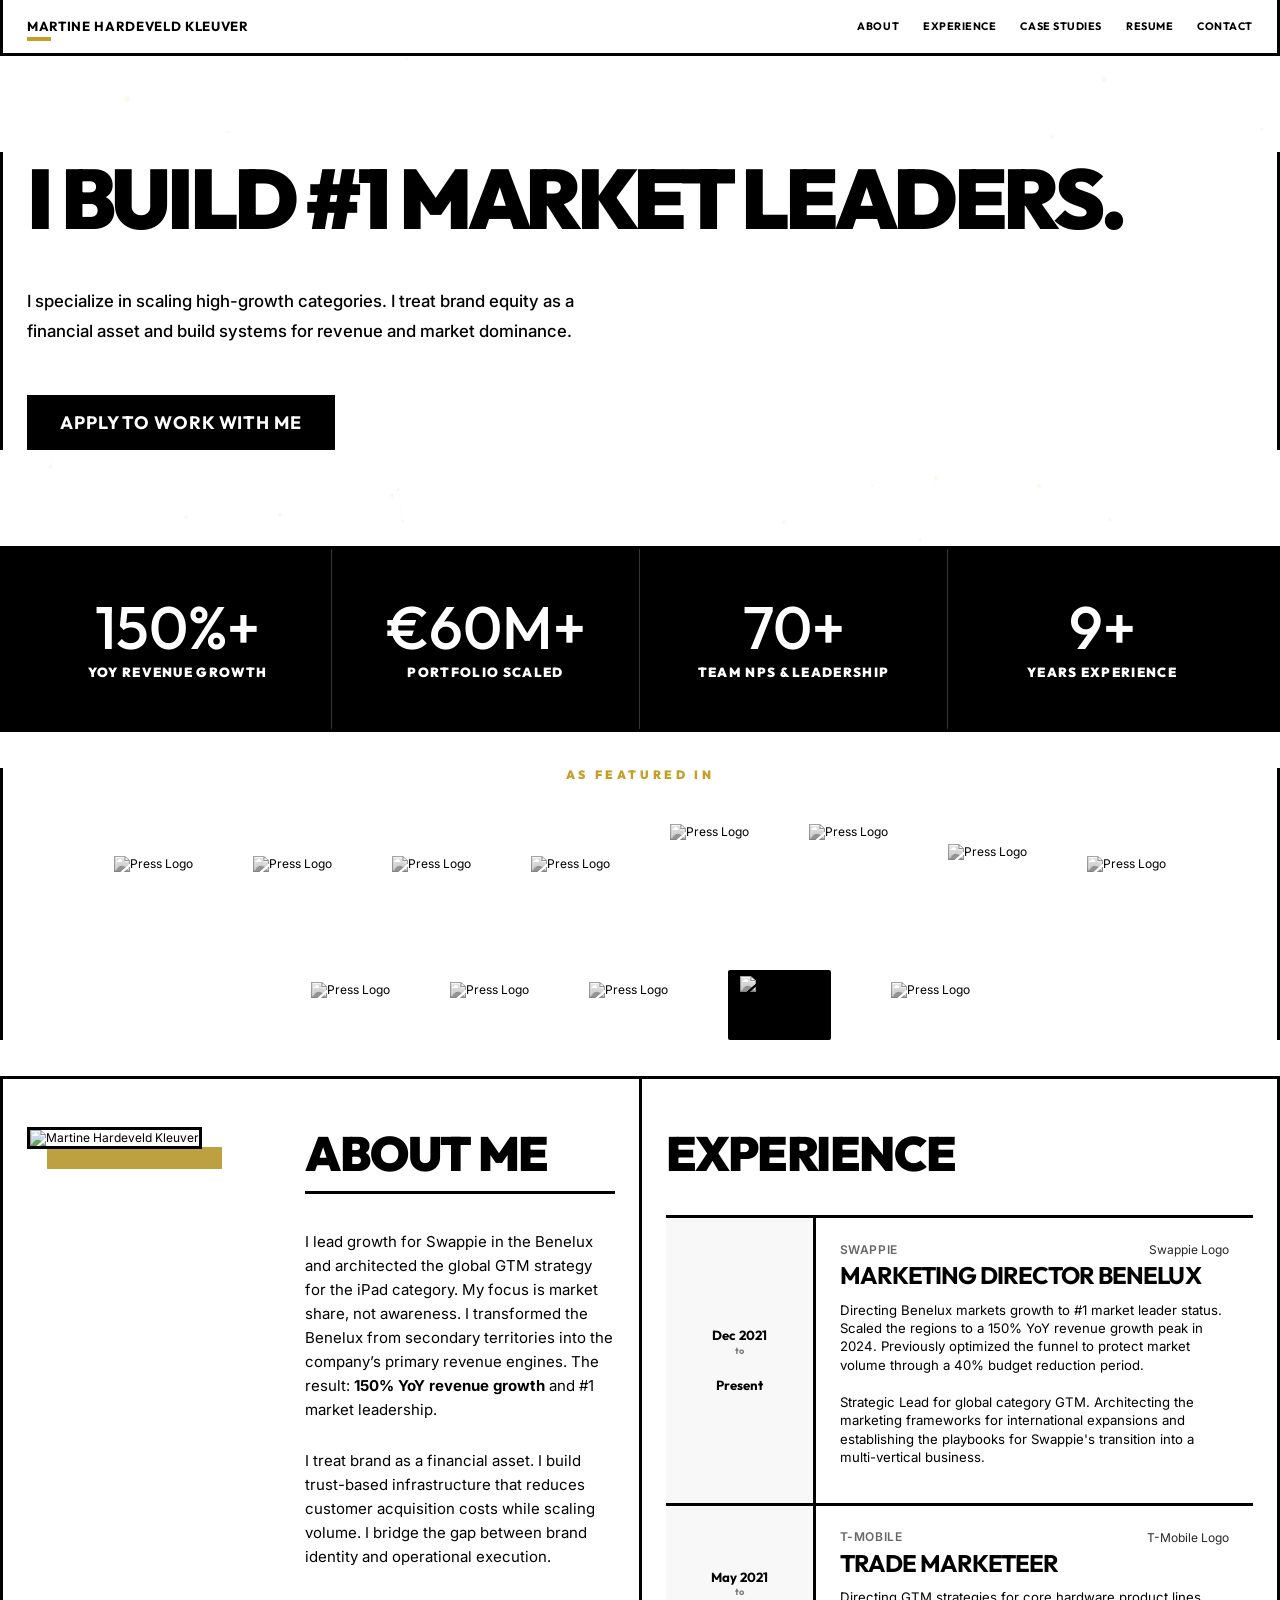
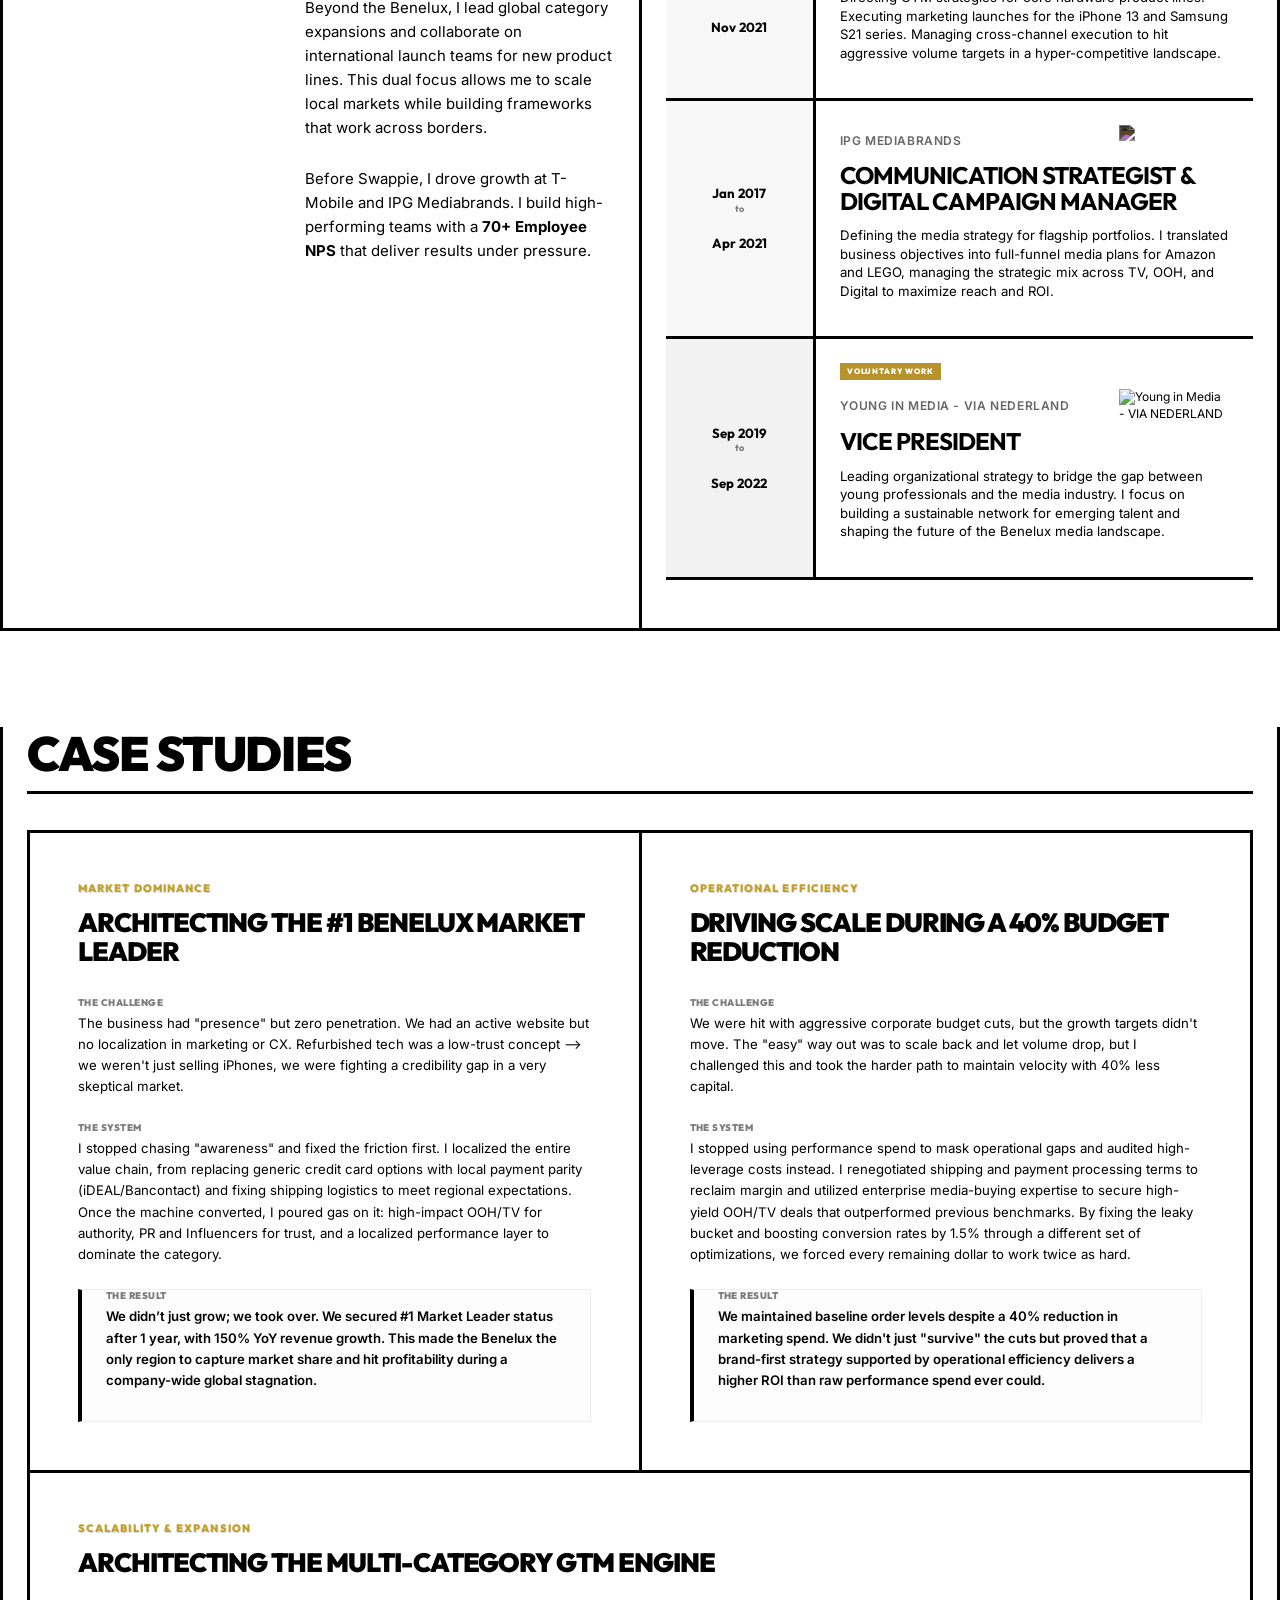
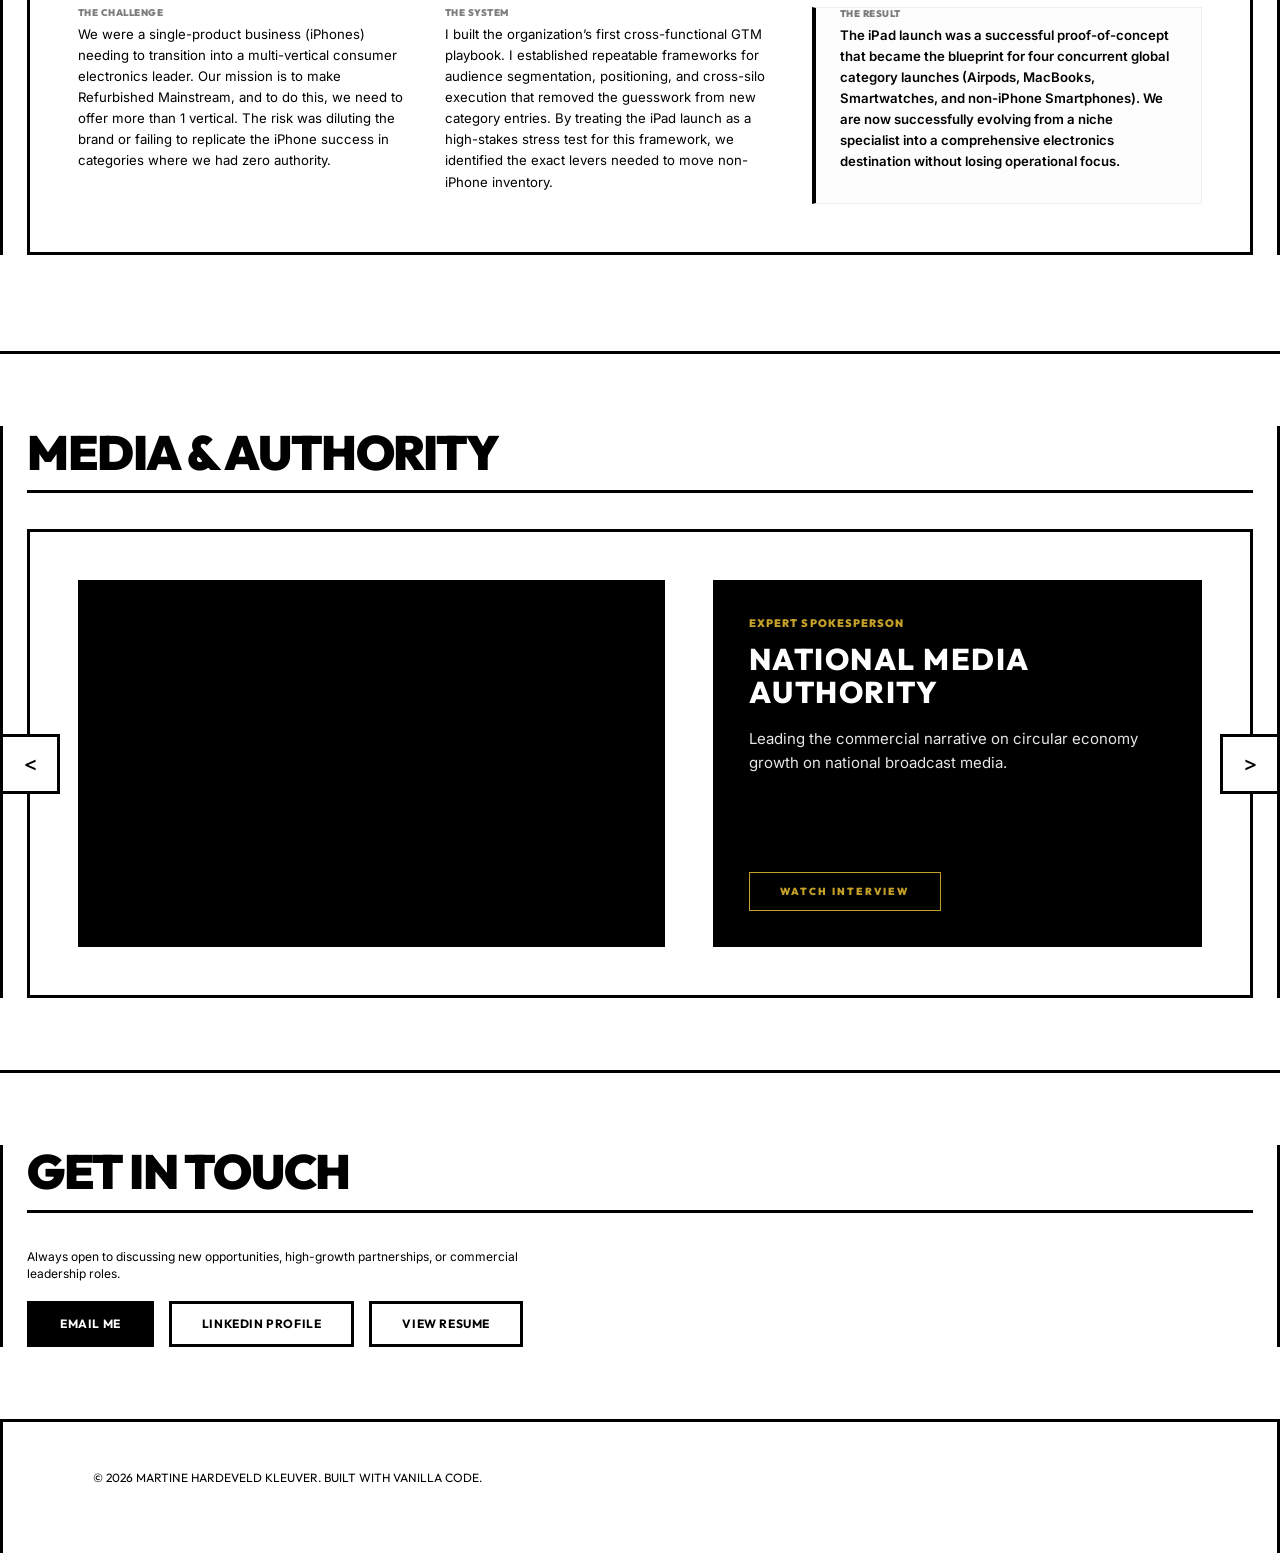
==== index.html @ 81a5687c "Add files via upload" ====
<!DOCTYPE html>
<html lang="en">

<head>
    <meta charset="UTF-8">
    <meta name="viewport" content="width=device-width, initial-scale=1.0">
    <title>Martine Hardeveld Kleuver | Results-driven Marketing Lead | Amsterdam & Lisbon</title>
    <meta name="description"
        content="Results-driven marketing lead with 9+ years of experience crafting regional strategies that drive growth, brand awareness, and market penetration.">

    <!-- Open Graph / Facebook -->
    <meta property="og:type" content="website">
    <meta property="og:url" content="https://www.linkedin.com/in/martinehk">
    <meta property="og:title" content="Martine Hardeveld Kleuver | Marketing Lead">
    <meta property="og:description"
        content="Marketing leader specializing in P&L management, brand strategy, and growth.">
    <meta property="og:image" content="images/swappie-marketing.webp">

    <!-- Twitter -->
    <meta property="twitter:card" content="summary_large_image">
    <meta property="twitter:url" content="https://www.linkedin.com/in/martinehk">
    <meta property="twitter:title" content="Martine Hardeveld Kleuver | Marketing Lead">
    <meta property="twitter:description"
        content="Marketing leader specializing in P&L management, brand strategy, and growth.">
    <meta property="twitter:image" content="images/swappie-marketing.webp">

    <script type="application/ld+json">
    {
      "@context": "https://schema.org",
      "@type": "Person",
      "name": "Martine Hardeveld Kleuver",
      "jobTitle": "Marketing Director",
      "url": "https://www.linkedin.com/in/martinehk",
      "image": "images/swappie-marketing.webp",
      "sameAs": [
        "https://www.linkedin.com/in/martinehk"
      ],
      "knowsAbout": ["Marketing Strategy", "P&L Management", "Brand Awareness", "Growth Marketing", "Digital Strategy"],
      "description": "Marketing Lead with over 9 years of experience in crafting regional growth strategies."
    }
    </script>

    <link rel="stylesheet" href="style.css">
    <link rel="preconnect" href="https://fonts.googleapis.com">
    <link rel="preconnect" href="https://fonts.gstatic.com" crossorigin>
    <link href="https://fonts.googleapis.com/css2?family=Inter:wght@400;500;600;800&display=swap" rel="stylesheet">
    <link href="https://fonts.googleapis.com/css2?family=Inter:wght@400;500;600;800&display=swap" rel="stylesheet">
</head>

<body>
    <div class="background-overlay"></div>

    <header class="main-header">
        <nav class="navbar">
            <div class="logo">Martine Hardeveld Kleuver</div>
            <ul class="nav-links">
                <li><a href="#about">About</a></li>
                <li><a href="#experience">Experience</a></li>
                <li><a href="#case-studies">Case Studies</a></li>
                <li><a href="resume.html" target="_blank">Resume</a></li>
                <li><a href="#contact">Contact</a></li>
            </ul>
        </nav>
    </header>

    <main>
        <section id="hero" class="hero-section">
            <div class="container hero-container">
                <div class="hero-content">
                    <h1 class="animate-in stagger-1">I Build #1 Market Leaders.</h1>
                    <p class="tagline animate-in stagger-3">
                        I specialize in scaling high-growth categories. I treat brand equity as a financial asset and
                        build systems for revenue and market dominance.
                    </p>
                    <div class="cta-group animate-in stagger-3">
                        <a href="mailto:martine.hardeveldkleuver@gmail.com" class="btn primary-btn">Apply to work with
                            me</a>
                    </div>
                </div>
            </div>

        </section>

        <section id="stats" class="stats-section reveal-on-scroll">
            <div class="container">
                <div class="stats-grid">
                    <!-- Dynamic Content populated by JS -->
                </div>
            </div>
        </section>

        <section id="press" class="press-section reveal-on-scroll">
            <div class="container">
                <h4 class="press-title">AS FEATURED IN</h4>
                <div class="press-grid">
                    <!-- Dynamic Content populated by JS -->
                </div>
            </div>
        </section>

        <div class="container content-grid">
            <!-- About Section -->
            <section id="about" class="about-section reveal-on-scroll">
                <div class="about-layout">
                    <div class="about-image-container">
                        <img src="images/pfpic.png" alt="Martine Hardeveld Kleuver" class="about-profile-img">
                    </div>
                    <div class="about-content">
                        <h2>About Me</h2>
                        <div class="about-text">
                            <p>I lead growth for Swappie in the Benelux and architected the global GTM strategy for the
                                iPad category. My focus is market share, not awareness. I transformed the Benelux from
                                secondary territories into the company’s primary revenue engines. The result:
                                <strong>150% YoY revenue growth</strong> and #1 market leadership.
                            </p>

                            <p>I treat brand as a financial asset. I build trust-based infrastructure that reduces
                                customer acquisition costs while scaling volume. I bridge the gap between brand identity
                                and operational execution.
                            </p>

                            <p>Beyond the Benelux, I lead global category expansions and collaborate on international
                                launch teams for new product lines. This dual focus allows me to scale local markets
                                while building frameworks that work across borders.
                            </p>

                            <p>Before Swappie, I drove growth at T-Mobile and IPG Mediabrands. I build high-performing
                                teams with a <strong>70+ Employee NPS</strong> that deliver results under pressure.</p>
                        </div>
                    </div>
                </div>
            </section>

            <!-- Experience Section -->
            <section id="experience" class="experience-section reveal-on-scroll">
                <h2>Experience</h2>
                <div class="timeline">
                    <!-- Timeline items populated by JS -->
                </div>
            </section>
        </div>

        <!-- Case Studies Section -->
        <section id="case-studies" class="case-studies-section reveal-on-scroll">
            <div class="container pb-4">
                <h2 class="section-title">Case Studies</h2>
                <div class="case-studies-grid">
                    <!-- Dynamic Content populated by JS -->
                </div>
            </div>
        </section>

        <section id="media" class="media-section reveal-on-scroll">
            <div class="container">
                <h2 class="section-title">Media & Authority</h2>
                <div class="carousel-container">
                    <button class="carousel-btn prev-btn" aria-label="Previous Slide">&lt;</button>
                    <div class="carousel-track-container">
                        <ul class="carousel-track">
                            <!-- Slides populated by JS -->
                        </ul>
                    </div>
                    <button class="carousel-btn next-btn" aria-label="Next Slide">&gt;</button>
                </div>
            </div>
        </section>






        <section id="contact" class="contact-section reveal-on-scroll">
            <div class="container contact-content">
                <h2>Get In Touch</h2>
                <p>Always open to discussing new opportunities, high-growth partnerships, or commercial leadership
                    roles.
                </p>
                <div class="social-buttons">
                    <a href="mailto:martine.hardeveldkleuver@gmail.com" class="btn primary-btn" id="contact-email">Email
                        Me</a>
                    <a href="https://www.linkedin.com/in/martinehk" target="_blank" class="btn secondary-btn"
                        id="contact-linkedin">LinkedIn Profile</a>
                    <a href="resume.html" target="_blank" class="btn secondary-btn">View Resume</a>
                </div>
            </div>
        </section>
    </main>

    <footer class="main-footer">
        <p>&copy; 2026 Martine Hardeveld Kleuver. Built with vanilla code.</p>
    </footer>

    <script src="data.js"></script> <!-- Load data first -->
    <script src="script.js" defer></script>
</body>

</html>
---- style.css ----
/* Power Executive Rebrand */
@import url('https://fonts.googleapis.com/css2?family=Outfit:wght@400;700;900&family=Inter:wght@400;700&family=Syne:wght@800&display=swap');

:root {
    --bg-color: #ffffff;
    /* Stark White */
    --text-color: #000000;
    /* Pure Black */
    --accent-color: #c5a028;
    /* Champagne Gold */
    --secondary-accent: #1a1a1a;
    --border-width: 3px;
    /* Thick borders */
    --border-color: #000000;
    --font-display: 'Outfit', sans-serif;
    --font-heading: 'Outfit', sans-serif;
    --font-body: 'Inter', sans-serif;

    --font-logo: 'Syne', sans-serif;

    /* Animation Tokens */
    --ease-out-expo: cubic-bezier(0.19, 1, 0.22, 1);
    --transition-fast: 0.15s var(--ease-out-expo);
    --transition-slow: 0.6s var(--ease-out-expo);
}


.hero-canvas {
    position: absolute;
    top: 0;
    left: 0;
    width: 100%;
    height: 100%;
    z-index: -1;
    opacity: 0.2;
}


.project-image img {
    width: 100%;
    height: auto;
    border: var(--border-width) solid var(--border-color);
    margin-bottom: 2rem;
    transition: filter 0.3s;
}

/* Reset & Base */
*,
*::before,
*::after {
    box-sizing: border-box;
    margin: 0;
    padding: 0;
}

html {
    scroll-behavior: smooth;
    font-size: 12px;
    /* Reverted to original per user request */
}

body {
    background-color: var(--bg-color);
    color: var(--text-color);
    font-family: var(--font-body);
    line-height: 1.4;
    -webkit-font-smoothing: antialiased;
    overflow-x: hidden;
    background-image: none;
    /* Removed grain for starkness */
}

/* Typography */
h1,
h2,
h3,
h4,
h5,
h6 {
    font-family: var(--font-heading);
    font-weight: 900;
    line-height: 1.1;
    text-transform: uppercase;
    letter-spacing: -0.04em;
}

h1 {
    font-family: var(--font-display);
    font-size: clamp(3rem, 10vw, 7rem);
    line-height: 1.1;
    /* Increased leading for high-status feel */
    letter-spacing: -0.05em;
    margin-bottom: 3.5rem;
    /* Increased breathing room */
    word-break: break-word;
}

h2 {
    font-family: var(--font-display);
    font-size: clamp(2rem, 5vw, 4rem);
    border-bottom: var(--border-width) solid var(--text-color);
    padding-bottom: 1rem;
    margin-bottom: 3rem;
    letter-spacing: -0.03em;
}

p {
    margin-bottom: 1.5rem;
    max-width: 65ch;
    /* Practical Typography: 45-90 characters */
    font-weight: 400;
}

a {
    color: var(--text-color);
    text-decoration: none;
}

/* Layout Container */
.container {
    max-width: 1320px;
    margin: 0 auto;
    padding: 0 2rem;
    border-left: var(--border-width) solid var(--border-color);
    border-right: var(--border-width) solid var(--border-color);
    background: var(--bg-color);
}


.navbar {
    display: flex;
    justify-content: space-between;
    align-items: center;
    padding: 1.5rem 2rem;
    max-width: 1320px;
    margin: 0 auto;
    border-left: var(--border-width) solid var(--border-color);
    border-right: var(--border-width) solid var(--border-color);
}


.project-content h3 {
    font-size: 2.5rem;
    /* Increased from 2rem */
    margin-bottom: 1rem;
}

.project-points {
    font-size: 1.1rem;
    /* Increased base text */
    list-style: square;
    padding-left: 1.5rem;
    margin-bottom: 2rem;
    margin-top: 1.5rem;
    /* Added spacing */
}


.main-footer {
    padding: 4rem 2rem;
    border-top: var(--border-width) solid var(--border-color);
    border-left: var(--border-width) solid var(--border-color);
    border-right: var(--border-width) solid var(--border-color);
    max-width: 1320px;
    margin: 0 auto;
    text-align: center;
    font-family: var(--font-heading);
    font-weight: 700;
    text-transform: uppercase;
}

/* Header & Nav */
.main-header {
    border-bottom: var(--border-width) solid var(--border-color);
    position: sticky;
    top: 0;
    z-index: 1000;
    background: var(--bg-color);
}

/* Removed duplicate .navbar */

.logo {
    font-family: var(--font-display);
    font-size: 1.1rem;
    font-weight: 700;
    text-transform: uppercase;
    letter-spacing: 0.05em;
    border: none;
    padding: 0;
    background: transparent;
    color: var(--text-color);
    position: relative;
    line-height: 1;
    white-space: nowrap;
}

.logo .highlight {
    display: none;
    /* Removes the .dev part without HTML edit */
}

.logo::after {
    content: '';
    position: absolute;
    bottom: -8px;
    left: 0;
    width: 2rem;
    /* Small accent dash */
    height: 4px;
    background: var(--accent-color);
}

.nav-links {
    list-style: none;
    display: flex;
    gap: 2rem;
}

.nav-links a {
    font-family: var(--font-heading);
    font-weight: 700;
    text-transform: uppercase;
    font-size: 0.9rem;
    letter-spacing: 0.05em;
    position: relative;
}

.nav-links a::after {
    content: '';
    position: absolute;
    bottom: -5px;
    left: 0;
    width: 0;
    height: 3px;
    background: var(--text-color);
    transition: width 0.2s ease;
}

.nav-links a:hover::after {
    width: 100%;
}

/* Hero Section */
.hero-section {
    padding: 8rem 0;
    position: relative;
    border-bottom: var(--border-width) solid var(--border-color);
    overflow: hidden;
    font-size: 1.5rem;
    /* Explicitly larger for Hero */
}

.hero-canvas {
    position: absolute;
    top: 0;
    left: 0;
    width: 100%;
    height: 100%;
    z-index: -1;
    opacity: 0.2;
}

.hero-content {
    position: relative;
    z-index: 1;
}

.subtitle {
    font-size: clamp(1.5rem, 4vw, 3rem);
    border: none;
    /* Override default h2 */
    margin-bottom: 2rem;
    color: #444;
}

.tagline {
    font-size: 1.4rem;
    /* Slightly larger */
    font-weight: 500;
    line-height: 1.8;
    /* Elegant leading */
    margin-bottom: 4rem;
    max-width: 50ch;
    /* Tighter for better readability */
}

/* Animations */
@keyframes slideUpFade {
    from {
        opacity: 0;
        transform: translateY(40px);
    }

    to {
        opacity: 1;
        transform: translateY(0);
    }
}

.reveal-on-scroll {
    opacity: 0;
    transform: translateY(30px);
    transition: all 0.8s var(--ease-out-expo);
}

.reveal-on-scroll.is-visible {
    opacity: 1;
    transform: translateY(0);
}

.stagger-1 {
    transition-delay: 0.1s;
    animation-delay: 0.1s;
}

.stagger-2 {
    transition-delay: 0.2s;
    animation-delay: 0.2s;
}

.stagger-3 {
    transition-delay: 0.3s;
    animation-delay: 0.3s;
}

.animate-in {
    animation: slideUpFade 1s var(--ease-out-expo) forwards;
    opacity: 0;
    transform: translateY(40px);
}

/* Buttons */
.btn {
    display: inline-block;
    padding: 1rem 2.5rem;
    font-family: var(--font-heading);
    font-weight: 700;
    text-transform: uppercase;
    letter-spacing: 0.05em;
    border: var(--border-width) solid var(--text-color);
    background: transparent;
    color: var(--text-color);
    transition: all 0.2s ease;
    cursor: pointer;
    margin-right: 1rem;
    border-radius: 0 !important;
    /* Force square */
}

.primary-btn {
    background: var(--text-color);
    color: var(--bg-color);
}

.primary-btn:hover {
    background: transparent;
    color: var(--text-color);
}

.secondary-btn:hover {
    background: var(--text-color);
    color: var(--bg-color);
}

/* Sections General */
section {
    padding: 6rem 0;
}

section:not(:last-child) {
    border-bottom: var(--border-width) solid var(--border-color);
}

.about-section {
    padding: 10rem 0;
    /* More breathing room */
}

.about-layout {
    display: grid;
    grid-template-columns: 0.8fr 1.2fr;
    /* Asymmetrical editorial look */
    gap: 6rem;
    align-items: start;
}

.about-image-container {
    position: relative;
}

.about-profile-img {
    width: 100%;
    height: auto;
    filter: grayscale(20%);
    /* Sophisticated high-status look */
    border: var(--border-width) solid var(--border-color);
    box-shadow: 20px 20px 0px var(--accent-color);
    /* Matches project cards but bigger impact */
    transition: transform 0.4s var(--ease-out-expo);
}

.about-image-container:hover .about-profile-img {
    transform: translate(-10px, -10px);
}

.about-text {
    font-size: 1.25rem;
    line-height: 1.8;
    max-width: 60ch;
}

.about-text p {
    margin-bottom: 2.25rem;
    /* Reduced from 3.5rem for a tighter look */
}

.about-text p:last-child {
    margin-bottom: 0;
}

.about-cta {
    border-top: var(--border-width) solid var(--border-color);
    padding-top: 3.5rem;
    margin-top: 5rem !important;
    font-size: 1.5rem !important;
    line-height: 1.6;
    color: var(--text-color);
}

/* Case Studies Section */
.case-studies-section {
    padding: 8rem 0;
    border-bottom: var(--border-width) solid var(--border-color);
}

.case-studies-grid {
    display: grid;
    grid-template-columns: repeat(2, 1fr);
    gap: var(--border-width);
    background-color: var(--border-color);
    border: var(--border-width) solid var(--border-color);
}

.case-study-card {
    background: var(--bg-color);
    padding: 4rem;
    display: flex;
    flex-direction: column;
    height: 100%;
}

.case-study-card:last-child:nth-child(odd) {
    grid-column: 1 / -1;
}

.case-study-card:last-child:nth-child(odd) .case-study-meta {
    flex-direction: row;
    gap: 3rem;
    align-items: stretch;
}

.case-study-card:last-child:nth-child(odd) .meta-block {
    flex: 1;
}

.case-study-card .victory-label {
    font-family: var(--font-heading);
    font-size: 0.9rem;
    font-weight: 900;
    color: var(--accent-color);
    text-transform: uppercase;
    letter-spacing: 0.1em;
    margin-bottom: 1rem;
    text-shadow: 0.5px 0.5px 0px rgba(0, 0, 0, 0.15);
}

.case-study-card h3 {
    font-size: 2.2rem;
    margin-bottom: 2.5rem;
    line-height: 1.1;
    text-transform: uppercase;
}

.case-study-meta {
    display: flex;
    flex-direction: column;
    gap: 2rem;
}

.meta-block h4 {
    font-size: 0.8rem;
    opacity: 0.5;
    text-transform: uppercase;
    margin-bottom: 0.5rem;
    letter-spacing: 0.05em;
}

.meta-block p {
    font-size: 1.1rem;
    line-height: 1.6;
    margin-bottom: 0;
}

.meta-block.result-block {
    background: #fdfdfd;
    padding: 0 2.5rem 2.5rem 2rem;
    border: 1px solid #eee;
    border-left: 4px solid var(--text-color);
    display: flex;
    flex-direction: column;
}

.meta-block.result-block p {
    font-weight: 600;
}

/* Experience (Timeline as List) */
.experience-section h2 {
    border-bottom: none;
    padding-bottom: 0;
}

.timeline {
    border-top: var(--border-width) solid var(--text-color);
}

.timeline-item {
    display: grid;
    grid-template-columns: 150px 1fr;
    border-bottom: var(--border-width) solid var(--border-color);
}

.timeline-year {
    padding: 1.5rem;
    font-family: var(--font-display);
    font-size: 1.1rem;
    /* Subtle and professional */
    font-weight: 700;
    text-align: center;
    border-right: var(--border-width) solid var(--border-color);
    display: flex;
    flex-direction: column;
    align-items: center;
    justify-content: center;
    line-height: 1.4;
    background: #f8f8f8;
    /* Soft background to define the 'box' */
}

.timeline-content {
    padding: 2rem;
    display: flex;
    flex-direction: column;
    justify-content: center;
}

.timeline-company-row {
    display: flex;
    align-items: center;
    justify-content: space-between;
    gap: 1rem;
    margin-bottom: 0.25rem;
}

.experience-company-logo {
    max-height: 36px;
    max-width: 110px;
    width: auto;
    flex-shrink: 0;
    object-fit: contain;
    filter: grayscale(1) contrast(100);
    mix-blend-mode: multiply;
    /* contrast(100): pushes all dark colors to black while keeping white as white; multiply: JPEG white bg disappears */
    opacity: 0.85;
    pointer-events: none;
    transition: opacity 0.3s var(--ease-out-expo);
}

.timeline-item:hover .experience-company-logo {
    opacity: 1;
}

.experience-company-logo.logo-invert {
    filter: invert(1);
    mix-blend-mode: normal;
}

.experience-company-logo.logo-as-is {
    filter: none;
    mix-blend-mode: normal;
    opacity: 1 !important;
}

.timeline-company {
    font-family: var(--font-body);
    font-size: 1rem;
    font-weight: 600;
    text-transform: uppercase;
    color: #666;
    /* Secondary color for company */
    margin-bottom: 0.25rem;
    letter-spacing: 0.05em;
}

.timeline-role {
    font-size: 2rem;
    margin-bottom: 1rem;
    font-family: var(--font-heading);
    font-weight: 700;
    text-transform: uppercase;
    line-height: 1.1;
    word-break: break-word;
    hyphens: auto;
}

.timeline-desc {
    font-family: var(--font-body);
    font-size: 1.1rem;
    color: var(--text-color);
    margin-bottom: 1rem;
    max-width: 60ch;
}

.timeline-projects {
    font-size: 0.95rem;
    color: #555;
    font-style: italic;
}

/* Voluntary / Extra-curricular block */
.timeline-item--voluntary .timeline-content {
    background: transparent;
    border-left: none;
    position: relative;
}

.timeline-item--voluntary .timeline-year {
    background: #f2f2f2;
}

.voluntary-badge {
    display: inline-block;
    font-family: var(--font-heading);
    font-size: 0.65rem;
    font-weight: 900;
    letter-spacing: 0.12em;
    text-transform: uppercase;
    color: #fff;
    background: #b8922a;
    /* Rich gold */
    padding: 0.25rem 0.6rem;
    margin-bottom: 0.75rem;
    align-self: flex-start;
}




/* Content Grid (About + Experience) */
.content-grid {
    display: grid;
    grid-template-columns: 1fr 1fr;
    gap: var(--border-width);
    background-color: var(--border-color);
    /* Gap serves as vertical border */
    padding: 0 !important;
    /* Remove container padding for full-width grid items */
    border-bottom: var(--border-width) solid var(--border-color);
    /* Bottom border for the whole row */
}

.content-grid section {
    background: var(--bg-color);
    padding: 4rem 2rem;
    border-bottom: none;
    /* Layout handled by grid */
    height: 100%;
    /* Equal height */
}

/* Adjust About for half-width */
.about-text {
    font-size: 1.25rem;
    line-height: 1.6;
    columns: 1;
    /* Single column in narrower space */
}




/* Media/Carousel */
.carousel-container {
    border: var(--border-width) solid var(--border-color);
    padding: 2rem;
    position: relative;
}

.carousel-btn {
    border: var(--border-width) solid var(--border-color);
    background: var(--bg-color);
    font-family: var(--font-display);
    font-size: 2rem;
    width: 60px;
    height: 60px;
    cursor: pointer;
    position: absolute;
    top: 50%;
    transform: translateY(-50%);
    z-index: 10;
}

.prev-btn {
    left: -30px;
}

.next-btn {
    right: -30px;
}

.carousel-btn:hover {
    background: var(--text-color);
    color: var(--bg-color);
}

.carousel-track-container {
    overflow: hidden;
}

.carousel-track {
    display: flex;
    transition: transform 0.4s ease-in-out;
    list-style: none;
}

.carousel-slide {
    min-width: 100%;
    display: grid;
    grid-template-columns: 1.2fr 1fr;
    gap: 4rem;
    align-items: center;
    padding: 2rem;
}

.media-image-wrapper {
    width: 100%;
    aspect-ratio: 16/10;
    border: var(--border-width) solid var(--border-color);
    margin-bottom: 0;
    overflow: hidden;
    background: #000;
}

.media-image-wrapper img {
    width: 100%;
    height: 100%;
    object-fit: cover;
    filter: grayscale(1) contrast(1.2) brightness(1.1);
    /* Crisper, high-contrast monochrome */
    transition: all 0.8s var(--ease-out-expo);
}

.carousel-slide:hover .media-image-wrapper img {
    transform: scale(1.05);
    filter: grayscale(0.3) contrast(1.1) brightness(1.05);
    /* Fade into subtle color */
}

.carousel-caption {
    text-align: left;
    max-width: 100%;
    margin: 0;
    background-color: #000000;
    padding: 3rem;
    height: 100%;
    display: flex;
    flex-direction: column;
    justify-content: center;
}

.slider-sub-label {
    font-family: var(--font-heading);
    font-size: 0.9rem;
    font-weight: 900;
    color: var(--accent-color);
    text-transform: uppercase;
    letter-spacing: 0.1em;
    margin-bottom: 1rem;
    text-shadow: 1px 1px 2px rgba(0, 0, 0, 0.5);
    /* Slightly stronger shadow for better pop on black */
}

.carousel-caption h3 {
    font-family: var(--font-heading);
    font-size: 2.5rem;
    font-weight: 800;
    text-transform: uppercase;
    margin-bottom: 1.5rem;
    letter-spacing: 0.05em;
    line-height: 1.1;
    color: #ffffff;
}

.carousel-caption p {
    font-size: 1.25rem;
    line-height: 1.6;
    color: #ffffff;
    opacity: 0.9;
    margin-bottom: 2.5rem;
}

.carousel-cta-wrapper {
    margin-top: auto;
    display: flex;
    justify-content: flex-start;
}

.carousel-cta {
    background: transparent;
    border: 1.5px solid var(--accent-color);
    color: var(--accent-color);
    padding: 1rem 2.5rem;
    font-family: var(--font-heading);
    font-size: 0.85rem;
    font-weight: 900;
    text-transform: uppercase;
    letter-spacing: 0.2em;
    cursor: pointer;
    transition: all 0.4s var(--ease-out-expo);
    position: relative;
    overflow: hidden;
    z-index: 1;
}

.carousel-cta::after {
    content: '';
    position: absolute;
    bottom: 0;
    left: 0;
    width: 100%;
    height: 0;
    background: var(--accent-color);
    transition: all 0.4s var(--ease-out-expo);
    z-index: -1;
}

.carousel-cta:hover {
    color: #000000;
}

.carousel-cta:hover::after {
    height: 100%;
}

@media (max-width: 1024px) {
    .carousel-slide {
        grid-template-columns: 1fr;
        gap: 2.5rem;
        padding: 1rem;
    }

    .carousel-caption {
        text-align: center;
    }

    .carousel-caption h3 {
        font-size: 2rem;
    }
}

@media (max-width: 768px) {
    .media-image-wrapper {
        aspect-ratio: 16/9;
    }

    .carousel-caption h3 {
        font-size: 1.5rem;
    }

    .carousel-caption p {
        font-size: 1.1rem;
    }
}

/* Mobile Responsiveness */
@media (max-width: 768px) {

    .container,
    .navbar,
    .main-footer {
        border-left: none;
        border-right: none;
        padding: 0 1rem;
    }

    .navbar {
        flex-direction: column;
        align-items: center;
        gap: 1.5rem;
    }

    .content-grid {
        grid-template-columns: 1fr;
    }

    .about-text {
        columns: 1;
    }

    .timeline-item {
        grid-template-columns: 1fr;
    }

    .timeline-year {
        border-right: none;
        border-bottom: var(--border-width) solid var(--border-color);
        padding: 1rem 0;
        font-size: 1.1rem;
    }

    .timeline-content {
        padding: 1.5rem 0;
    }

    .nav-links {
        display: flex;
        flex-direction: column;
        align-items: center;
        gap: 1rem;
        width: 100%;
    }
}

/* Stats Section */
.stats-section {
    border-bottom: var(--border-width) solid var(--border-color);
    background: #000000 !important;
    color: #ffffff !important;
    padding: 0;
    width: 100%;
    display: block;
    font-size: 1.5rem;
}

/* Press Logo Strip */
.press-section {
    background: var(--bg-color);
    padding: 3rem 0;
    border-bottom: var(--border-width) solid var(--border-color);
    text-align: center;
}

.press-title {
    font-family: var(--font-heading);
    font-size: 1rem;
    /* Slightly larger */
    font-weight: 900;
    color: var(--accent-color);
    /* Champagne Gold for authority */
    opacity: 1;
    /* Full visibility */
    letter-spacing: 0.3em;
    /* More spread out/editorial look */
    margin-bottom: 3.5rem;
    text-transform: uppercase;
}

.press-grid {
    display: flex;
    flex-wrap: wrap;
    justify-content: center;
    align-items: center;
    gap: 3rem 5rem;
    /* More horizontal gap, less vertical */
    padding: 0 4rem;
}

.press-logo {
    height: 45px;
    /* Slightly bigger */
    width: auto;
    max-width: 140px;
    /* Consistent bounding box */
    object-fit: contain;
    filter: grayscale(1);
    opacity: 1;
    transition: all 0.3s ease;
}

.press-logo-medium {
    height: 70px;
    /* Slightly smaller for balance */
    max-width: 200px;
}

.press-logo-large {
    height: 110px;
    /* Even bigger for max impact */
    max-width: 280px;
}

.press-logo-inverted {
    background: #000;
    padding: 6px 12px;
    border-radius: 2px;
}

.press-logo:hover {
    transform: scale(1.05);
    /* Subtle emphasis */
}

@media (max-width: 768px) {
    .press-grid {
        gap: 2rem 3rem;
        padding: 0 2rem;
    }

    .press-logo {
        height: 30px;
        max-width: 100px;
    }
}

.stats-section .container {
    background: transparent !important;
    border: none;
}

.stats-grid {
    display: grid;
    grid-template-columns: repeat(4, 1fr);
    width: 100%;
}

.stat-item {
    padding: 4rem 2rem;
    text-align: center;
    border-right: 1px solid rgba(255, 255, 255, 0.2);
    display: flex;
    flex-direction: column;
    justify-content: center;
    align-items: center;
}

.stat-item:last-child {
    border-right: none;
}

.stat-value {
    font-family: var(--font-display);
    font-size: clamp(3rem, 5vw, 5rem);
    font-weight: 500;
    /* Lightened to let label lead */
    line-height: 1;
    margin-bottom: 0.5rem;
    color: #fff;
}

.stat-label {
    font-family: var(--font-heading);
    font-size: 1.1rem;
    font-weight: 900;
    /* Bolder for high-impact result */
    text-transform: uppercase;
    letter-spacing: 0.1em;
    opacity: 1;
    /* Pure white for maximum contrast */
}

.stat-detail {
    font-family: var(--font-body);
    font-size: 0.8rem;
    text-transform: none;
    margin-top: 0.5rem;
    opacity: 0.7;
    max-width: 200px;
}

@media (max-width: 1024px) {
    .stats-grid {
        grid-template-columns: repeat(2, 1fr);
    }

    .stat-item {
        border-bottom: 1px solid rgba(255, 255, 255, 0.2);
    }

    .stat-item:nth-child(2) {
        border-right: none;
    }

    .stat-item:nth-child(3),
    .stat-item:nth-child(4) {
        border-bottom: none;
    }
}

@media (max-width: 600px) {
    .stats-grid {
        grid-template-columns: 1fr;
    }

    .stat-item {
        border-right: none;
        padding: 3rem 1rem;
    }

    .stat-item:last-child {
        border-bottom: none;
    }
}

/* Responsive Case Study Tweak */
@media (max-width: 1024px) {
    .case-study-card:last-child:nth-child(odd) .case-study-meta {
        flex-direction: column;
        gap: 2rem;
    }
}
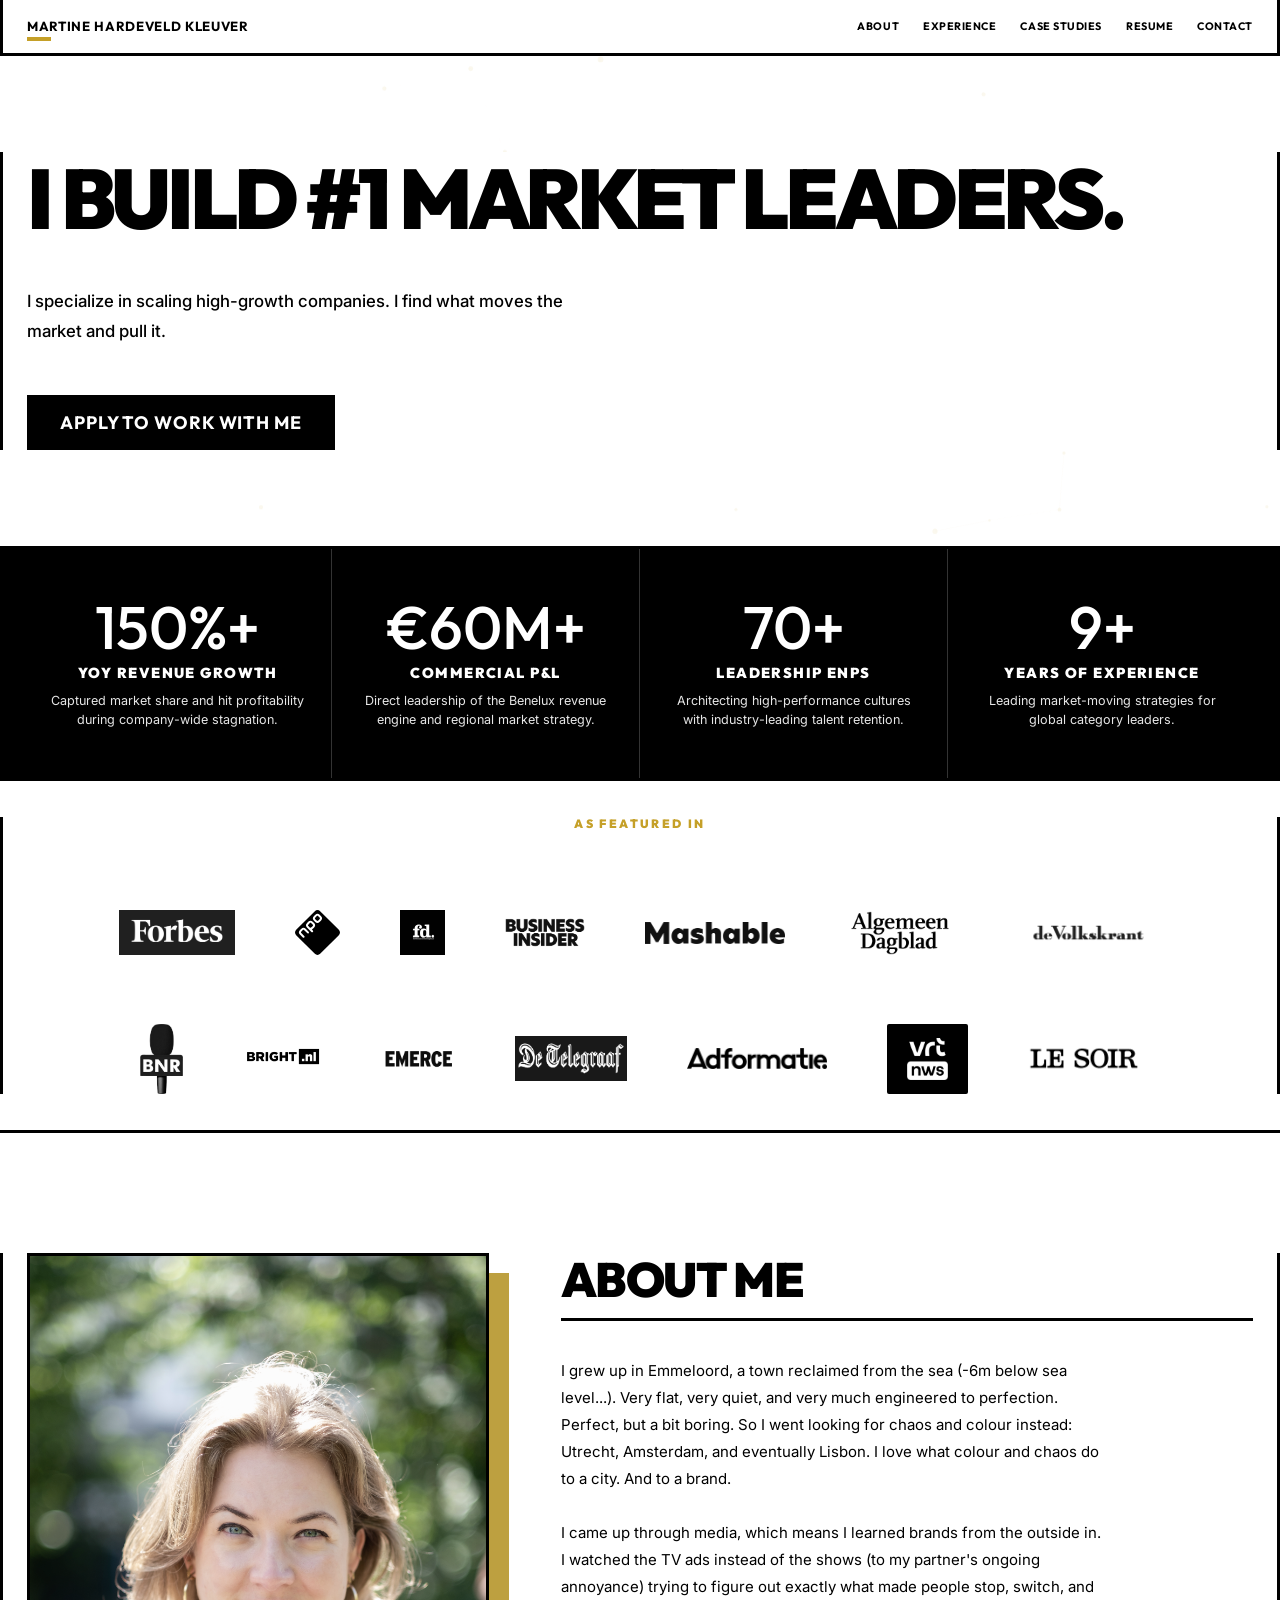
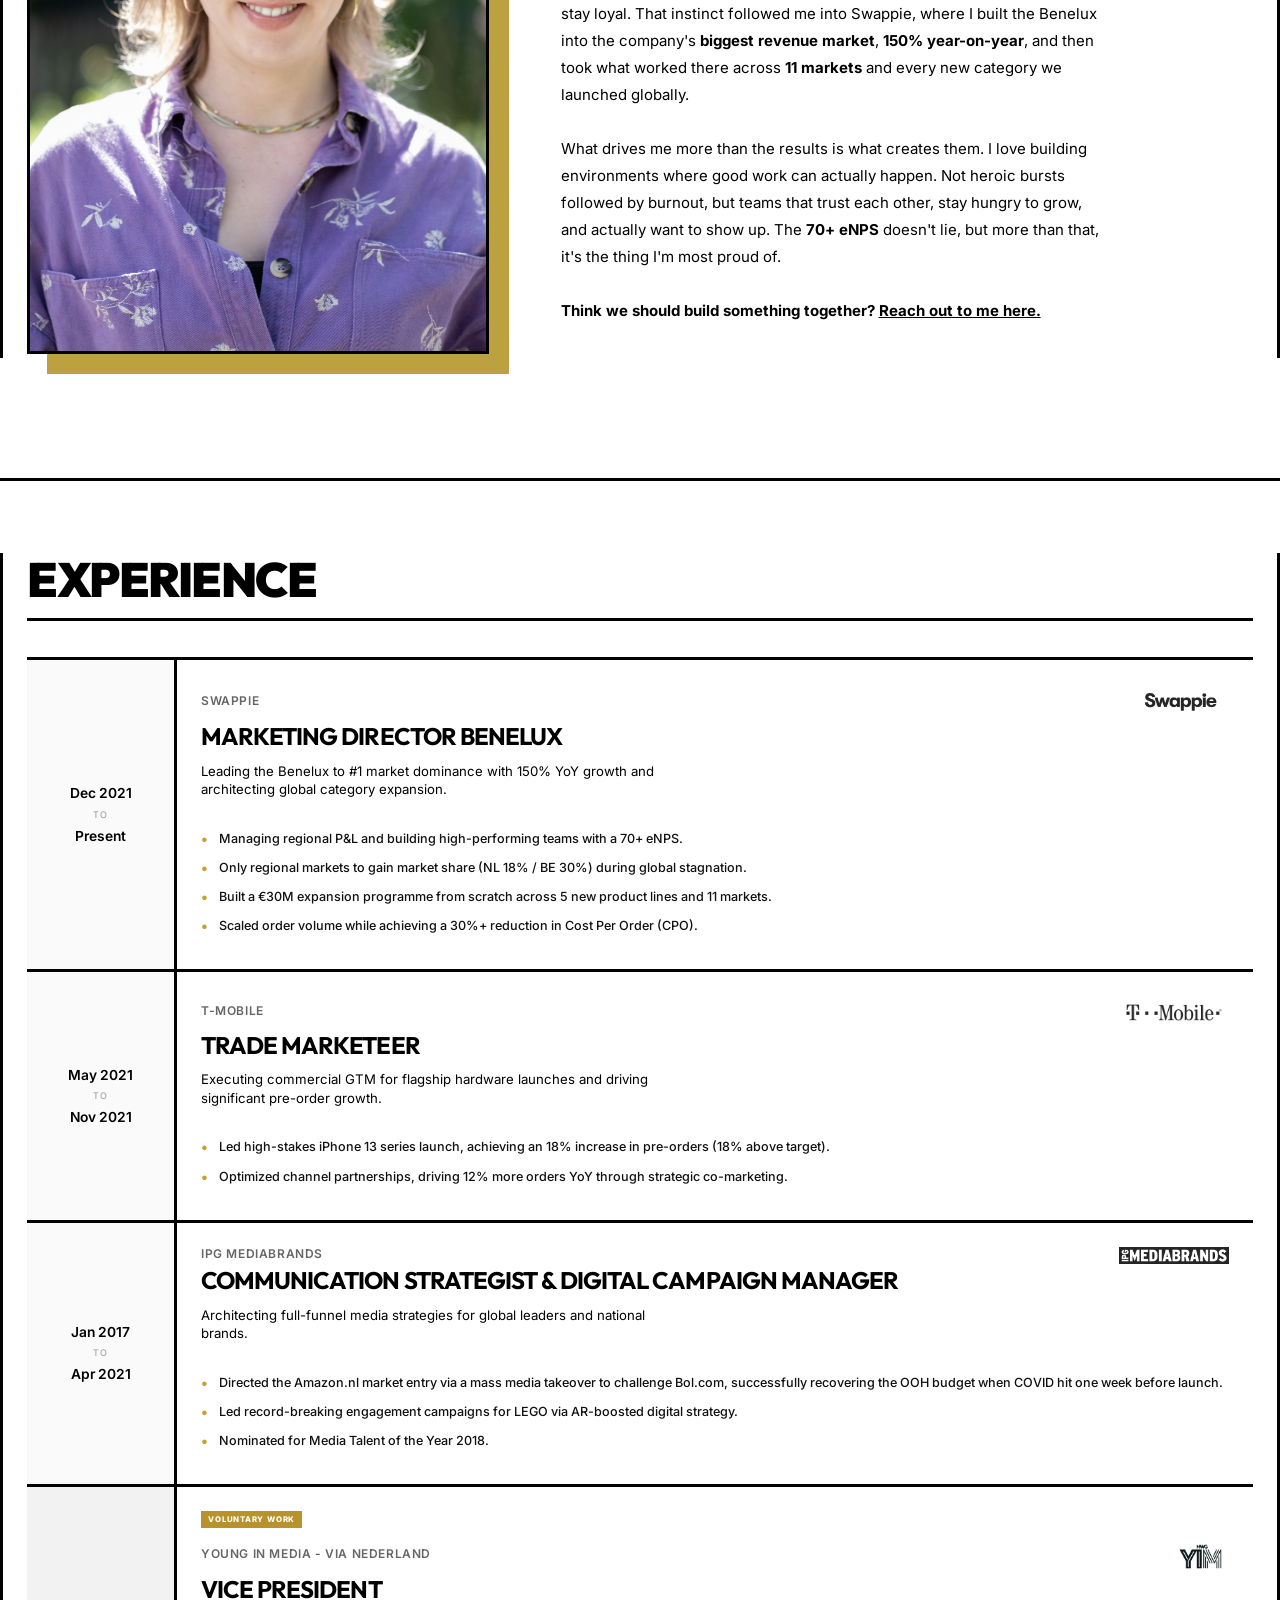
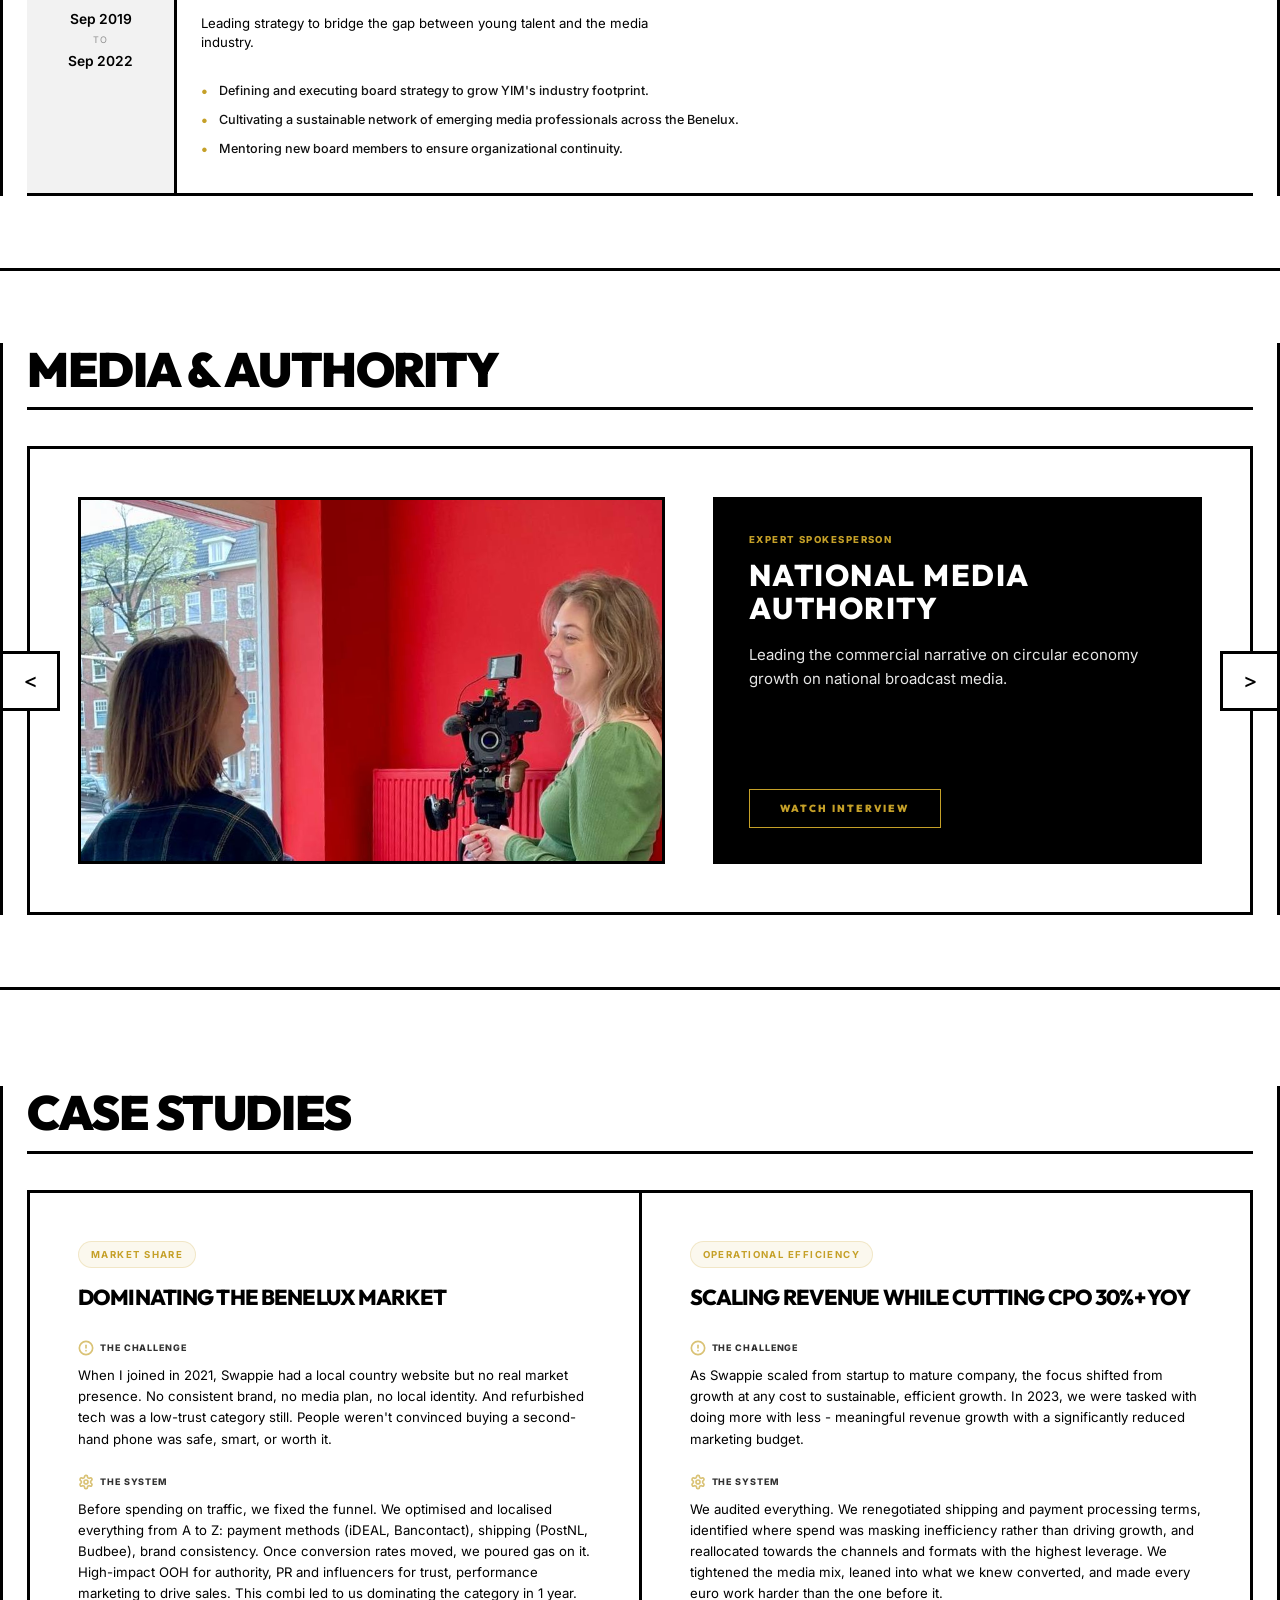
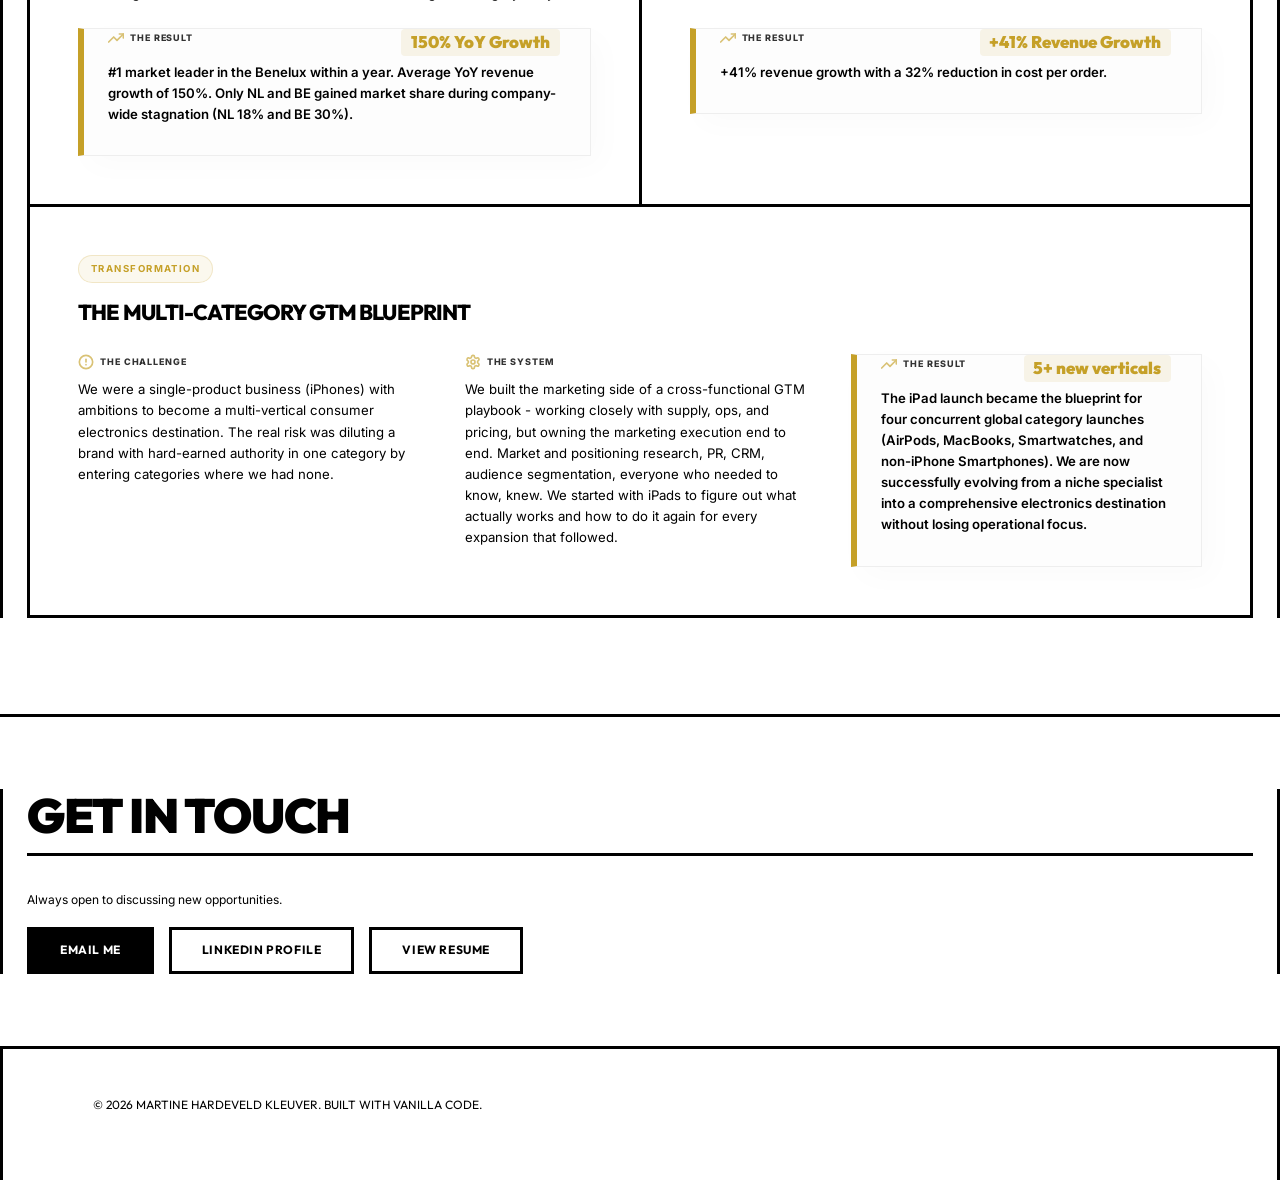
==== commit 59e8b294: "my resume" ====
--- a/index.html
+++ b/index.html
@@ -69,8 +69,7 @@
                 <div class="hero-content">
                     <h1 class="animate-in stagger-1">I Build #1 Market Leaders.</h1>
                     <p class="tagline animate-in stagger-3">
-                        I specialize in scaling high-growth categories. I treat brand equity as a financial asset and
-                        build systems for revenue and market dominance.
+                        I specialize in scaling high-growth companies. I find what moves the market and pull it.
                     </p>
                     <div class="cta-group animate-in stagger-3">
                         <a href="mailto:martine.hardeveldkleuver@gmail.com" class="btn primary-btn">Apply to work with
@@ -98,9 +97,9 @@
             </div>
         </section>
 
-        <div class="container content-grid">
-            <!-- About Section -->
-            <section id="about" class="about-section reveal-on-scroll">
+        <!-- About Section -->
+        <section id="about" class="about-section reveal-on-scroll">
+            <div class="container">
                 <div class="about-layout">
                     <div class="about-image-container">
                         <img src="images/pfpic.png" alt="Martine Hardeveld Kleuver" class="about-profile-img">
@@ -108,48 +107,29 @@
                     <div class="about-content">
                         <h2>About Me</h2>
                         <div class="about-text">
-                            <p>I lead growth for Swappie in the Benelux and architected the global GTM strategy for the
-                                iPad category. My focus is market share, not awareness. I transformed the Benelux from
-                                secondary territories into the company’s primary revenue engines. The result:
-                                <strong>150% YoY revenue growth</strong> and #1 market leadership.
-                            </p>
+                            <p>I grew up in Emmeloord, a town reclaimed from the sea (-6m below sea level...). Very flat, very quiet, and very much engineered to perfection. Perfect, but a bit boring. So I went looking for chaos and colour instead: Utrecht, Amsterdam, and eventually Lisbon. I love what colour and chaos do to a city. And to a brand.</p>
 
-                            <p>I treat brand as a financial asset. I build trust-based infrastructure that reduces
-                                customer acquisition costs while scaling volume. I bridge the gap between brand identity
-                                and operational execution.
-                            </p>
+                            <p>I came up through media, which means I learned brands from the outside in. I watched the TV ads instead of the shows (to my partner's ongoing annoyance) trying to figure out exactly what made people stop, switch, and stay loyal. That instinct followed me into Swappie, where I built the Benelux into the company's <strong>biggest revenue market</strong>, <strong>150% year-on-year</strong>, and then took what worked there across <strong>11 markets</strong> and every new category we launched globally.</p>
 
-                            <p>Beyond the Benelux, I lead global category expansions and collaborate on international
-                                launch teams for new product lines. This dual focus allows me to scale local markets
-                                while building frameworks that work across borders.
-                            </p>
+                            <p>What drives me more than the results is what creates them. I love building environments where good work can actually happen. Not heroic bursts followed by burnout, but teams that trust each other, stay hungry to grow, and actually want to show up. The <strong>70+ eNPS</strong> doesn't lie, but more than that, it's the thing I'm most proud of.</p>
 
-                            <p>Before Swappie, I drove growth at T-Mobile and IPG Mediabrands. I build high-performing
-                                teams with a <strong>70+ Employee NPS</strong> that deliver results under pressure.</p>
+                            <p><strong>Think we should build something together? <a href="mailto:martine.hardeveldkleuver@gmail.com" style="color: inherit; text-decoration: underline;">Reach out to me here.</a></strong></p>
                         </div>
                     </div>
                 </div>
             </section>
 
-            <!-- Experience Section -->
-            <section id="experience" class="experience-section reveal-on-scroll">
-                <h2>Experience</h2>
+        <!-- Experience Section -->
+        <section id="experience" class="experience-section reveal-on-scroll">
+            <div class="container pb-4">
+                <h2 class="section-title">Experience</h2>
                 <div class="timeline">
                     <!-- Timeline items populated by JS -->
-                </div>
-            </section>
-        </div>
-
-        <!-- Case Studies Section -->
-        <section id="case-studies" class="case-studies-section reveal-on-scroll">
-            <div class="container pb-4">
-                <h2 class="section-title">Case Studies</h2>
-                <div class="case-studies-grid">
-                    <!-- Dynamic Content populated by JS -->
                 </div>
             </div>
         </section>
 
+        <!-- Media & Authority Section -->
         <section id="media" class="media-section reveal-on-scroll">
             <div class="container">
                 <h2 class="section-title">Media & Authority</h2>
@@ -165,6 +145,16 @@
             </div>
         </section>
 
+        <!-- Case Studies Section -->
+        <section id="case-studies" class="case-studies-section reveal-on-scroll">
+            <div class="container pb-4">
+                <h2 class="section-title">Case Studies</h2>
+                <div class="case-studies-grid">
+                    <!-- Dynamic Content populated by JS -->
+                </div>
+            </div>
+        </section>
+
 
 
 
@@ -173,9 +163,7 @@
         <section id="contact" class="contact-section reveal-on-scroll">
             <div class="container contact-content">
                 <h2>Get In Touch</h2>
-                <p>Always open to discussing new opportunities, high-growth partnerships, or commercial leadership
-                    roles.
-                </p>
+                <p>Always open to discussing new opportunities.</p>
                 <div class="social-buttons">
                     <a href="mailto:martine.hardeveldkleuver@gmail.com" class="btn primary-btn" id="contact-email">Email
                         Me</a>
--- a/style.css
+++ b/style.css
@@ -74,14 +74,20 @@
 h1,
 h2,
 h3,
-h4,
-h5,
-h6 {
+h4 {
     font-family: var(--font-heading);
+    text-transform: uppercase;
+    letter-spacing: -0.04em;
+    line-height: 1.1;
+}
+
+h1, h2 { font-weight: 900; }
+h3 { font-weight: 800; }
+h4 { 
     font-weight: 900;
-    line-height: 1.1;
-    text-transform: uppercase;
-    letter-spacing: -0.04em;
+    letter-spacing: 0.2em;
+    font-size: 1rem;
+    color: var(--accent-color);
 }
 
 h1 {
@@ -455,9 +461,10 @@
 }
 
 .case-study-card:last-child:nth-child(odd) .case-study-meta {
-    flex-direction: row;
+    display: grid;
+    grid-template-columns: repeat(3, 1fr);
     gap: 3rem;
-    align-items: stretch;
+    align-items: start;
 }
 
 .case-study-card:last-child:nth-child(odd) .meta-block {
@@ -465,21 +472,29 @@
 }
 
 .case-study-card .victory-label {
-    font-family: var(--font-heading);
-    font-size: 0.9rem;
-    font-weight: 900;
+    font-family: var(--font-body);
+    font-size: 0.8rem;
+    font-weight: 700;
     color: var(--accent-color);
     text-transform: uppercase;
-    letter-spacing: 0.1em;
-    margin-bottom: 1rem;
-    text-shadow: 0.5px 0.5px 0px rgba(0, 0, 0, 0.15);
+    letter-spacing: 0.15em;
+    margin-bottom: 1.5rem;
+    background: rgba(197, 160, 40, 0.08);
+    padding: 0.5rem 1rem;
+    border: 1px solid rgba(197, 160, 40, 0.2);
+    border-radius: 20px;
+    display: inline-block;
+    width: fit-content;
 }
 
 .case-study-card h3 {
-    font-size: 2.2rem;
+    font-size: 1.8rem;
     margin-bottom: 2.5rem;
     line-height: 1.1;
     text-transform: uppercase;
+    white-space: nowrap;
+    overflow: hidden;
+    text-overflow: ellipsis;
 }
 
 .case-study-meta {
@@ -489,11 +504,22 @@
 }
 
 .meta-block h4 {
-    font-size: 0.8rem;
-    opacity: 0.5;
-    text-transform: uppercase;
-    margin-bottom: 0.5rem;
-    letter-spacing: 0.05em;
+    font-family: var(--font-body);
+    font-size: 0.75rem;
+    font-weight: 800;
+    opacity: 0.8;
+    text-transform: uppercase;
+    margin-bottom: 0.75rem;
+    letter-spacing: 0.1em;
+    display: flex;
+    align-items: center;
+    gap: 0.5rem;
+    color: var(--text-color);
+}
+
+.meta-icon {
+    opacity: 0.8;
+    color: var(--accent-color);
 }
 
 .meta-block p {
@@ -506,9 +532,30 @@
     background: #fdfdfd;
     padding: 0 2.5rem 2.5rem 2rem;
     border: 1px solid #eee;
-    border-left: 4px solid var(--text-color);
+    border-left: 6px solid var(--accent-color);
     display: flex;
     flex-direction: column;
+    box-shadow: 10px 10px 30px rgba(0, 0, 0, 0.02);
+}
+
+.result-header {
+    display: flex;
+    justify-content: space-between;
+    align-items: center;
+    margin-bottom: 0.5rem;
+    flex-wrap: wrap;
+    gap: 1rem;
+}
+
+.highlight-metric {
+    font-family: var(--font-heading);
+    font-size: 1.4rem;
+    font-weight: 900;
+    color: var(--accent-color);
+    background: rgba(197, 160, 40, 0.1);
+    padding: 0.4rem 0.8rem;
+    border-radius: 4px;
+    line-height: 1;
 }
 
 .meta-block.result-block p {
@@ -516,10 +563,6 @@
 }
 
 /* Experience (Timeline as List) */
-.experience-section h2 {
-    border-bottom: none;
-    padding-bottom: 0;
-}
 
 .timeline {
     border-top: var(--border-width) solid var(--text-color);
@@ -532,20 +575,35 @@
 }
 
 .timeline-year {
-    padding: 1.5rem;
-    font-family: var(--font-display);
-    font-size: 1.1rem;
-    /* Subtle and professional */
-    font-weight: 700;
+    padding: 2rem;
+    font-family: var(--font-body);
+    font-size: 1.15rem;
+    font-weight: 600;
     text-align: center;
     border-right: var(--border-width) solid var(--border-color);
     display: flex;
     flex-direction: column;
     align-items: center;
     justify-content: center;
-    line-height: 1.4;
-    background: #f8f8f8;
-    /* Soft background to define the 'box' */
+    line-height: 1.6;
+    background: #fafafa;
+    color: var(--text-color);
+    text-transform: none;
+    letter-spacing: 0;
+}
+
+.date-separator {
+    font-size: 0.75rem;
+    text-transform: uppercase;
+    letter-spacing: 0.1em;
+    opacity: 0.4;
+    margin: 0.25rem 0;
+    font-weight: 400;
+}
+
+.date-start, .date-end {
+    display: block;
+    white-space: nowrap;
 }
 
 .timeline-content {
@@ -577,10 +635,6 @@
     transition: opacity 0.3s var(--ease-out-expo);
 }
 
-.timeline-item:hover .experience-company-logo {
-    opacity: 1;
-}
-
 .experience-company-logo.logo-invert {
     filter: invert(1);
     mix-blend-mode: normal;
@@ -622,6 +676,33 @@
     max-width: 60ch;
 }
 
+/* Experience Points List */
+.timeline-points {
+    margin-top: 1.5rem;
+    padding-left: 0;
+    list-style: none;
+}
+
+.timeline-points li {
+    font-size: 1.05rem;
+    line-height: 1.6;
+    margin-bottom: 0.75rem;
+    position: relative;
+    padding-left: 1.5rem;
+    color: #111;
+    font-weight: 500;
+}
+
+.timeline-points li::before {
+    content: "•";
+    position: absolute;
+    left: 0;
+    color: var(--accent-color);
+    font-weight: 700;
+    font-size: 1.2rem;
+    line-height: 1.35;
+}
+
 .timeline-projects {
     font-size: 0.95rem;
     color: #555;
@@ -641,14 +722,13 @@
 
 .voluntary-badge {
     display: inline-block;
-    font-family: var(--font-heading);
+    font-family: var(--font-body);
     font-size: 0.65rem;
-    font-weight: 900;
-    letter-spacing: 0.12em;
+    font-weight: 800;
+    letter-spacing: 0.1em;
     text-transform: uppercase;
     color: #fff;
     background: #b8922a;
-    /* Rich gold */
     padding: 0.25rem 0.6rem;
     margin-bottom: 0.75rem;
     align-self: flex-start;
@@ -657,35 +737,7 @@
 
 
 
-/* Content Grid (About + Experience) */
-.content-grid {
-    display: grid;
-    grid-template-columns: 1fr 1fr;
-    gap: var(--border-width);
-    background-color: var(--border-color);
-    /* Gap serves as vertical border */
-    padding: 0 !important;
-    /* Remove container padding for full-width grid items */
-    border-bottom: var(--border-width) solid var(--border-color);
-    /* Bottom border for the whole row */
-}
-
-.content-grid section {
-    background: var(--bg-color);
-    padding: 4rem 2rem;
-    border-bottom: none;
-    /* Layout handled by grid */
-    height: 100%;
-    /* Equal height */
-}
-
-/* Adjust About for half-width */
-.about-text {
-    font-size: 1.25rem;
-    line-height: 1.6;
-    columns: 1;
-    /* Single column in narrower space */
-}
+
 
 
 
@@ -756,15 +808,13 @@
     width: 100%;
     height: 100%;
     object-fit: cover;
-    filter: grayscale(1) contrast(1.2) brightness(1.1);
-    /* Crisper, high-contrast monochrome */
+    /* Removed grayscale filter to show original color */
     transition: all 0.8s var(--ease-out-expo);
 }
 
 .carousel-slide:hover .media-image-wrapper img {
     transform: scale(1.05);
-    filter: grayscale(0.3) contrast(1.1) brightness(1.05);
-    /* Fade into subtle color */
+    /* Removed partial grayscale filter on hover */
 }
 
 .carousel-caption {
@@ -780,15 +830,14 @@
 }
 
 .slider-sub-label {
-    font-family: var(--font-heading);
-    font-size: 0.9rem;
-    font-weight: 900;
+    font-family: var(--font-body);
+    font-size: 0.8rem;
+    font-weight: 800;
     color: var(--accent-color);
     text-transform: uppercase;
-    letter-spacing: 0.1em;
+    letter-spacing: 0.15em;
     margin-bottom: 1rem;
     text-shadow: 1px 1px 2px rgba(0, 0, 0, 0.5);
-    /* Slightly stronger shadow for better pop on black */
 }
 
 .carousel-caption h3 {
@@ -900,12 +949,9 @@
         gap: 1.5rem;
     }
 
-    .content-grid {
+    .about-layout {
         grid-template-columns: 1fr;
-    }
-
-    .about-text {
-        columns: 1;
+        gap: 3rem;
     }
 
     .timeline-item {
@@ -952,18 +998,8 @@
 }
 
 .press-title {
-    font-family: var(--font-heading);
-    font-size: 1rem;
-    /* Slightly larger */
-    font-weight: 900;
-    color: var(--accent-color);
-    /* Champagne Gold for authority */
-    opacity: 1;
-    /* Full visibility */
-    letter-spacing: 0.3em;
-    /* More spread out/editorial look */
-    margin-bottom: 3.5rem;
-    text-transform: uppercase;
+    /* Use the global h4 label style */
+    margin-bottom: 4rem;
 }
 
 .press-grid {
@@ -1060,7 +1096,7 @@
 
 .stat-label {
     font-family: var(--font-heading);
-    font-size: 1.1rem;
+    font-size: 1.2rem;
     font-weight: 900;
     /* Bolder for high-impact result */
     text-transform: uppercase;
@@ -1071,11 +1107,12 @@
 
 .stat-detail {
     font-family: var(--font-body);
-    font-size: 0.8rem;
+    font-size: 1.05rem;
     text-transform: none;
-    margin-top: 0.5rem;
-    opacity: 0.7;
-    max-width: 200px;
+    margin-top: 0.75rem;
+    opacity: 0.9;
+    max-width: 280px;
+    line-height: 1.5;
 }
 
 @media (max-width: 1024px) {
@@ -1115,7 +1152,7 @@
 /* Responsive Case Study Tweak */
 @media (max-width: 1024px) {
     .case-study-card:last-child:nth-child(odd) .case-study-meta {
-        flex-direction: column;
+        grid-template-columns: 1fr;
         gap: 2rem;
     }
 }
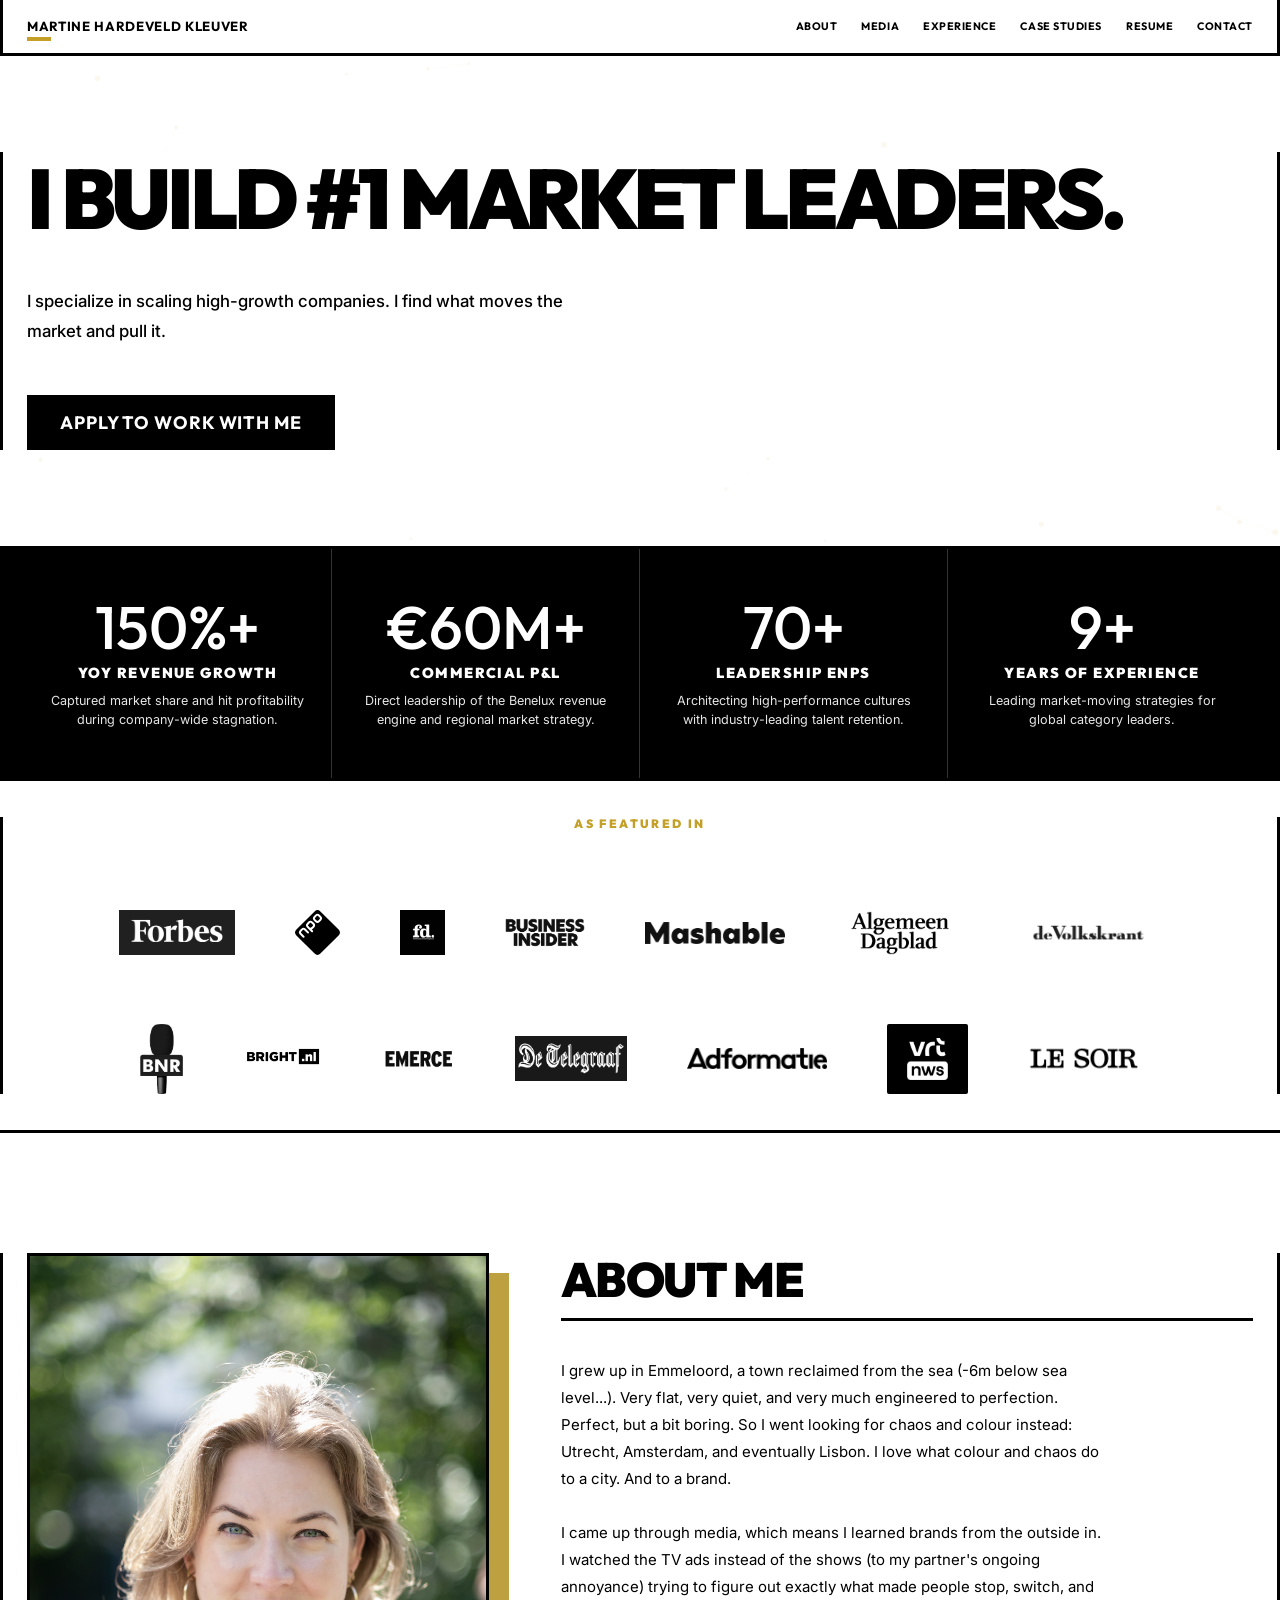
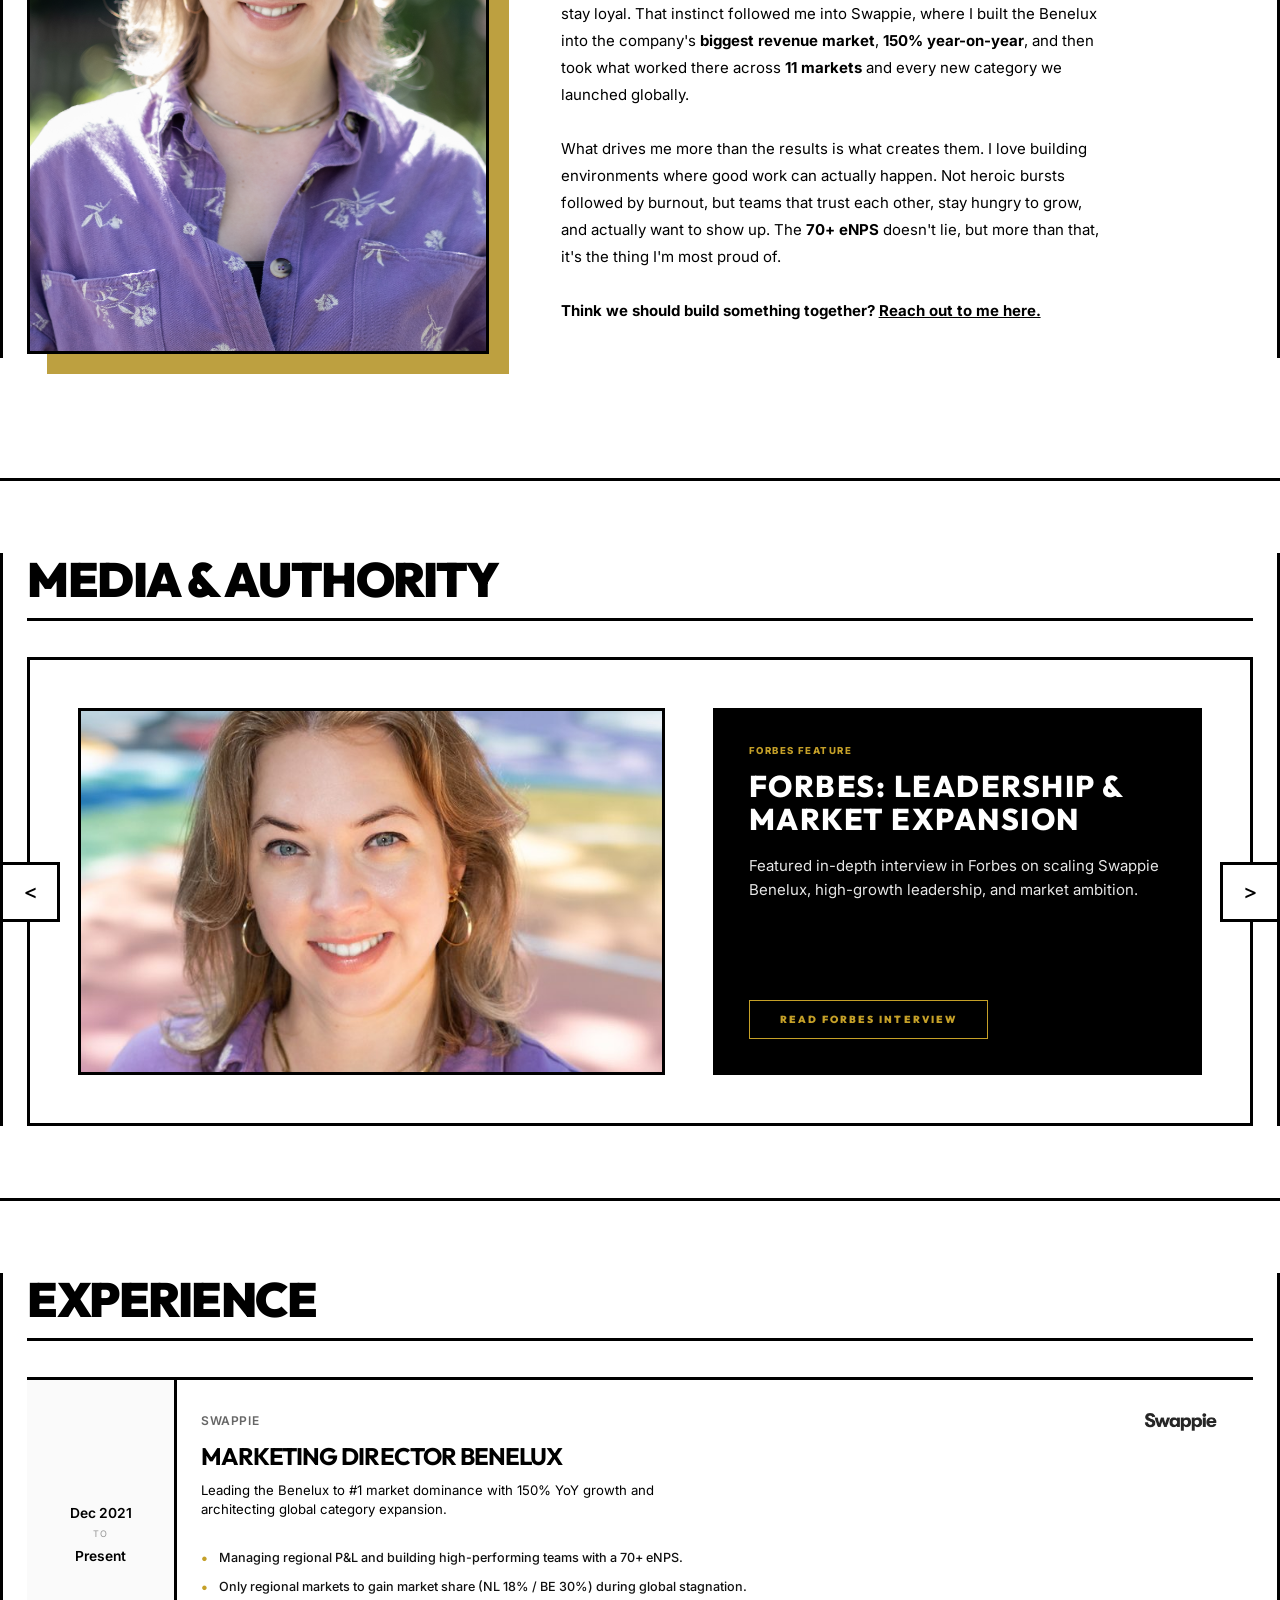
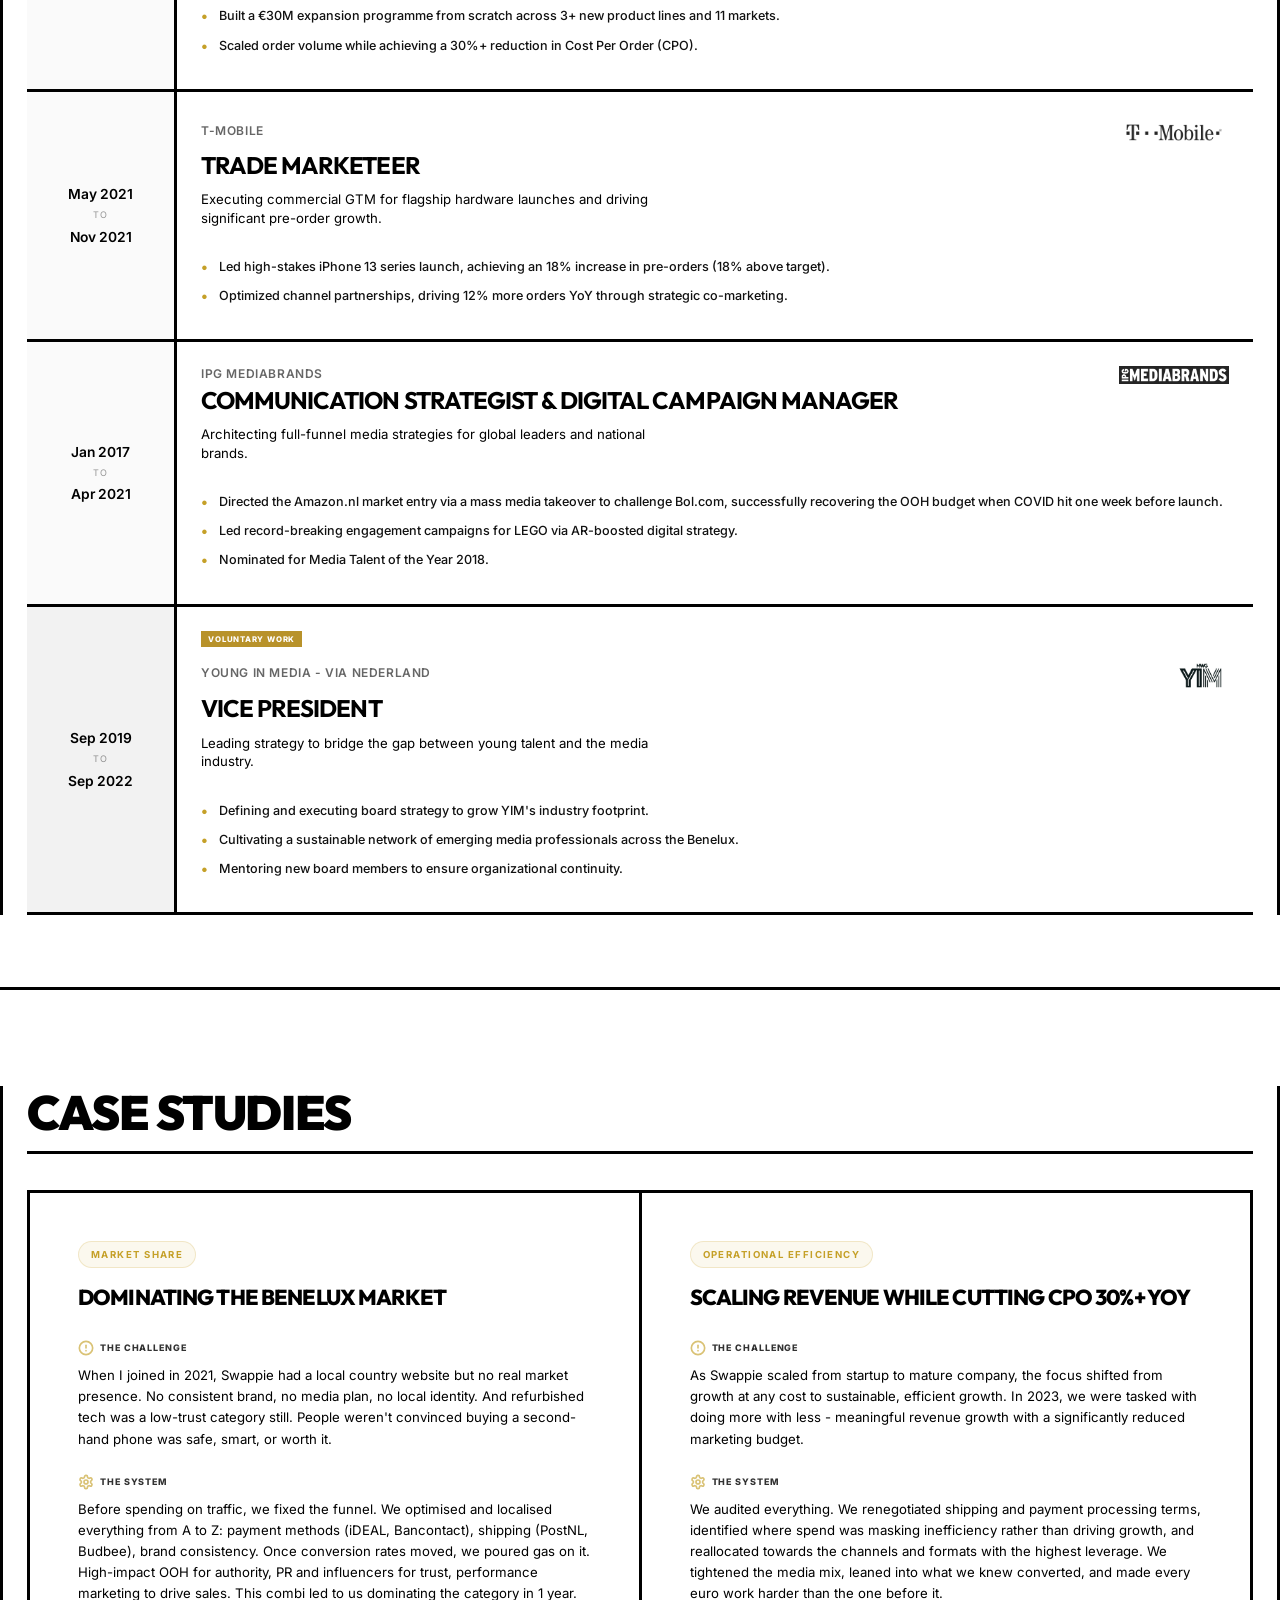
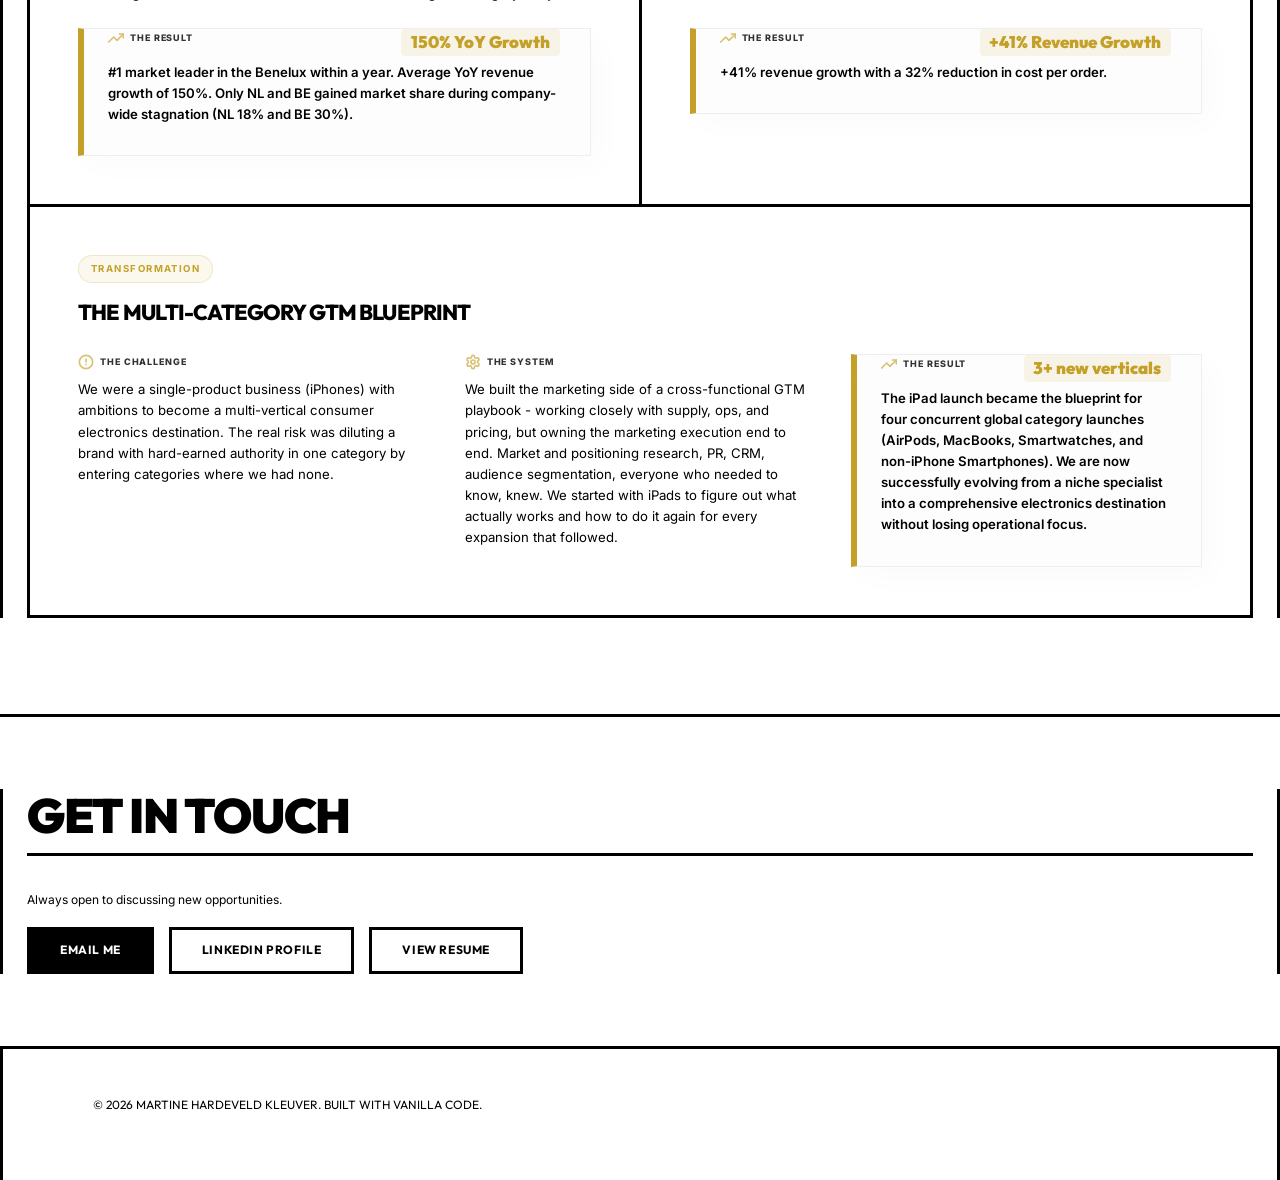
==== commit 4f110c38: "Changed the media section position" ====
--- a/index.html
+++ b/index.html
@@ -55,6 +55,7 @@
             <div class="logo">Martine Hardeveld Kleuver</div>
             <ul class="nav-links">
                 <li><a href="#about">About</a></li>
+                <li><a href="#media">Media</a></li>
                 <li><a href="#experience">Experience</a></li>
                 <li><a href="#case-studies">Case Studies</a></li>
                 <li><a href="resume.html" target="_blank">Resume</a></li>
@@ -119,16 +120,6 @@
                 </div>
             </section>
 
-        <!-- Experience Section -->
-        <section id="experience" class="experience-section reveal-on-scroll">
-            <div class="container pb-4">
-                <h2 class="section-title">Experience</h2>
-                <div class="timeline">
-                    <!-- Timeline items populated by JS -->
-                </div>
-            </div>
-        </section>
-
         <!-- Media & Authority Section -->
         <section id="media" class="media-section reveal-on-scroll">
             <div class="container">
@@ -141,6 +132,16 @@
                         </ul>
                     </div>
                     <button class="carousel-btn next-btn" aria-label="Next Slide">&gt;</button>
+                </div>
+            </div>
+        </section>
+
+        <!-- Experience Section -->
+        <section id="experience" class="experience-section reveal-on-scroll">
+            <div class="container pb-4">
+                <h2 class="section-title">Experience</h2>
+                <div class="timeline">
+                    <!-- Timeline items populated by JS -->
                 </div>
             </div>
         </section>
